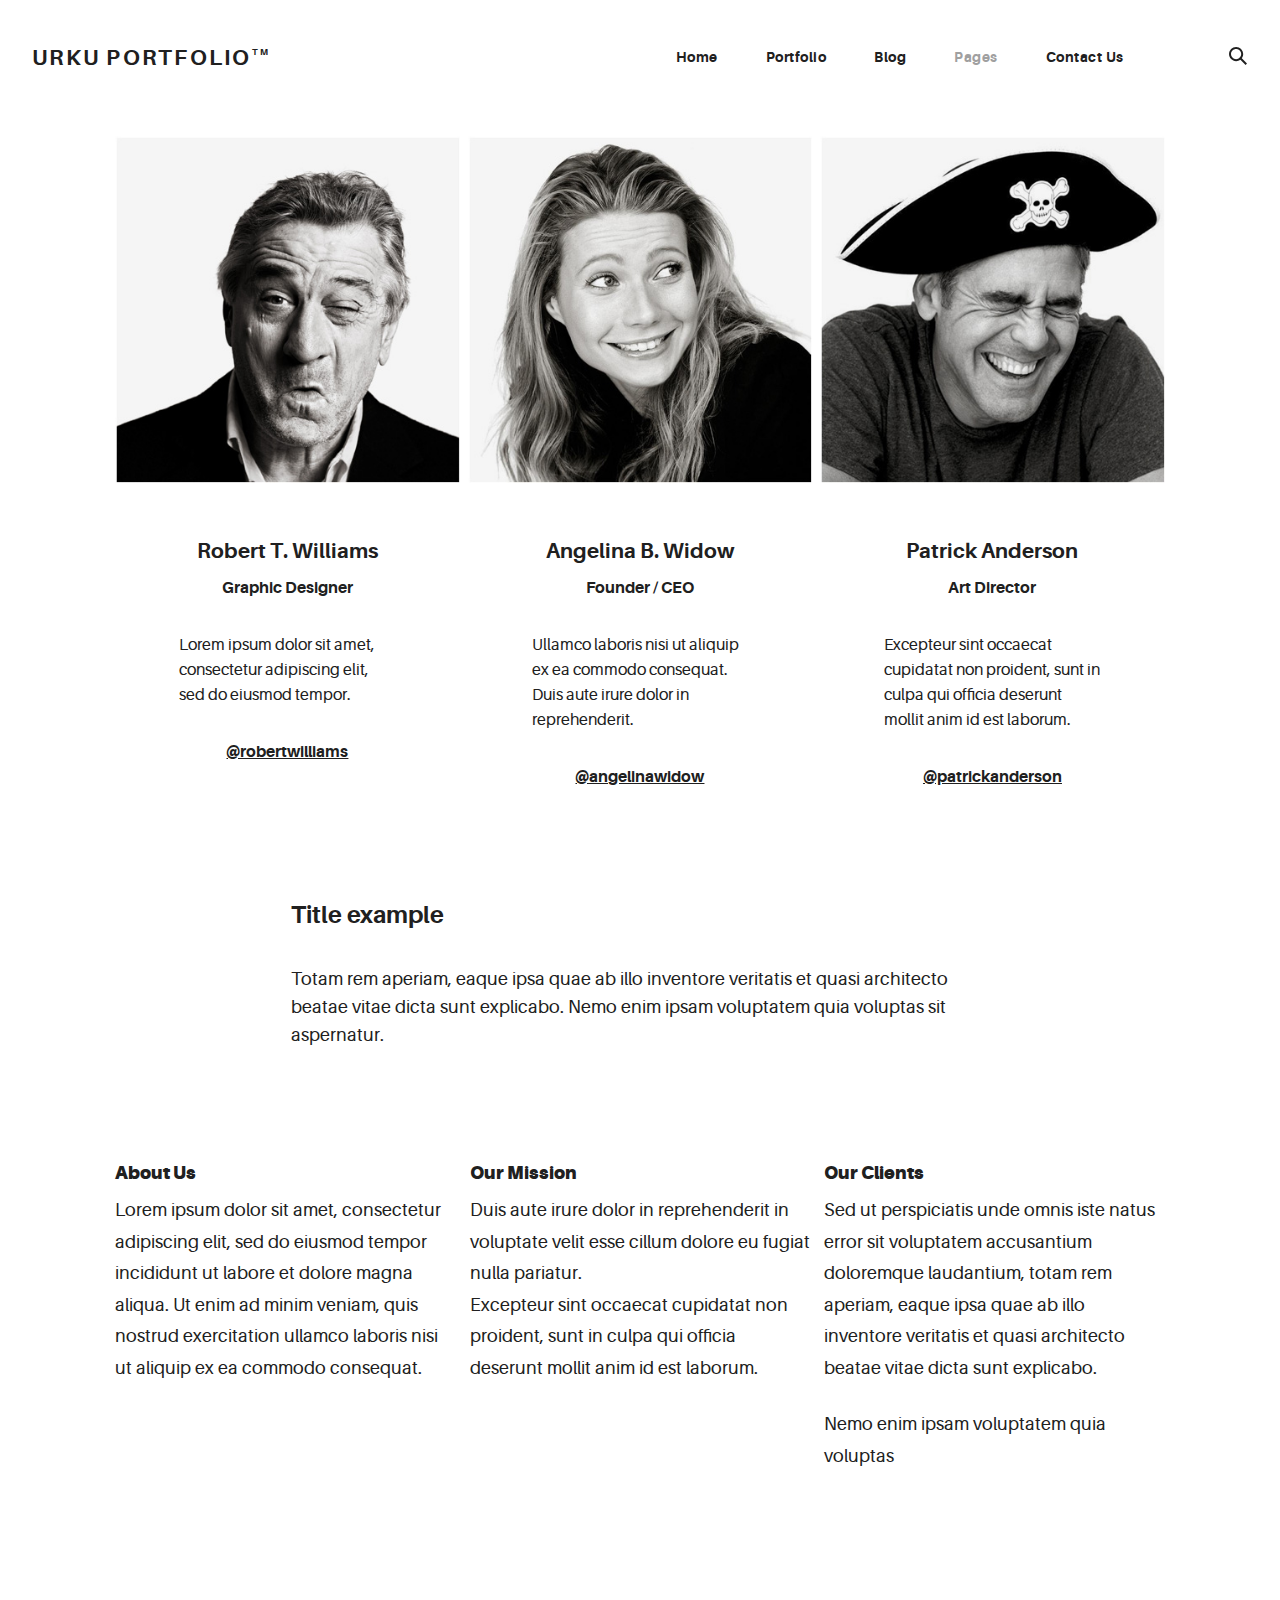
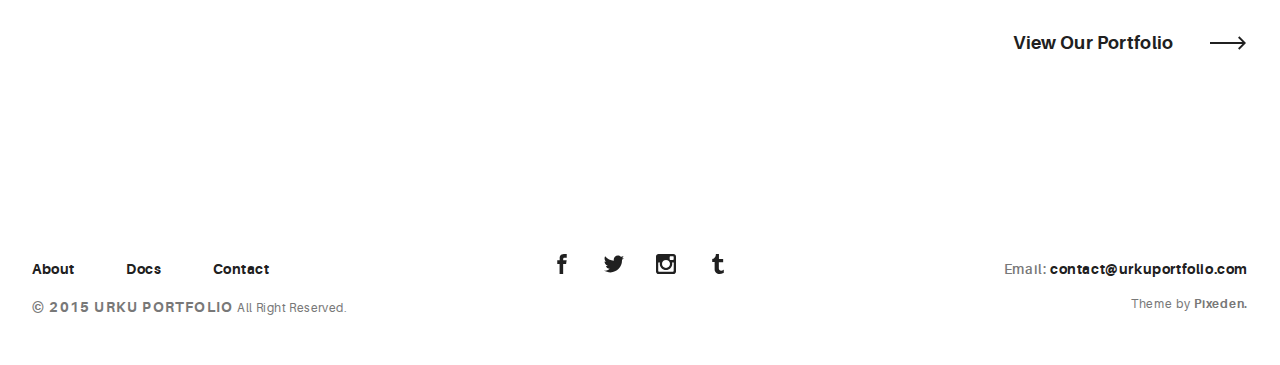
==== about.html @ 06030fd6 "Launch 1" ====
<!DOCTYPE html>
<html>
  <head>
    <meta name="viewport" content="width=device-width, initial-scale=1.0">
    <meta charset="UTF-8">
    <title>Urku Portfolio :: Pixeden</title>
    <link rel="icon" type="image/svg+xml" href="assets/img/urku-ico.svg">
    <link rel="stylesheet" href="assets/css/aurora-pack.min.css">
    <link rel="stylesheet" href="assets/css/aurora-theme-base.min.css">
    <link rel="stylesheet" href="assets/css/urku.css">
  </head>
  <body class="top-fixed">
    <header class="ae-container-fluid ae-container-fluid--full rk-header ">
      <input type="checkbox" id="mobile-menu" class="rk-mobile-menu">
      <label for="mobile-menu">
        <svg>
          <use xlink:href="assets/img/symbols.svg#bar"></use>
        </svg>
        <svg>
          <use xlink:href="assets/img/symbols.svg#bar"></use>
        </svg>
        <svg>
          <use xlink:href="assets/img/symbols.svg#bar"></use>
        </svg>
      </label>
      <div class="ae-container-fluid rk-topbar">
        <h1 class="rk-logo"><a href="index.html">urku portfolio<sup>tm</sup></a></h1>
        <nav class="rk-navigation">
          <ul class="rk-menu">
            <li class="rk-menu__item"><a href="index.html" class="rk-menu__link">Home</a>
            </li>
            <li class="rk-menu__item"><a href="portfolio.html" class="rk-menu__link">Portfolio</a>
              <nav class="rk-menu__sub">
                <ul class="rk-container">
                  <li class="rk-menu__item"><a href="portfolio.html" class="rk-menu__link">Flex</a></li>
                  <li class="rk-menu__item"><a href="portfolio-alt.html" class="rk-menu__link">Switch</a></li>
                  <li class="rk-menu__item"><a href="portfolio-raw.html" class="rk-menu__link">Static</a></li>
                  <li class="rk-menu__item"><a href="portfolio-masonry.html" class="rk-menu__link">Masonry</a></li>
                </ul>
              </nav>
            </li>
            <li class="rk-menu__item"><a href="blog.html" class="rk-menu__link">Blog</a>
            </li>
            <li class="active rk-menu__item"><a href="#0" class="rk-menu__link">Pages</a>
              <nav class="rk-menu__sub">
                <ul class="rk-container">
                  <li class="rk-menu__item"><a href="about.html" class="rk-menu__link">About</a></li>
                  <li class="rk-menu__item"><a href="documentation.html" class="rk-menu__link">Documentation</a></li>
                  <li class="rk-menu__item"><a href="design-styles.html" class="rk-menu__link">Design Styles</a></li>
                </ul>
              </nav>
            </li>
            <li class="rk-menu__item"><a href="contact.html" class="rk-menu__link">Contact Us</a>
            </li>
          </ul>
          <form class="rk-search">
            <input type="text" placeholder="Search" id="urku-search" class="rk-search-field">
            <label for="urku-search">
              <svg>
                <use xlink:href="assets/img/symbols.svg#icon-search"></use>
              </svg>
            </label>
          </form>
        </nav>
      </div>
    </header>
    <div class="ae-container-fluid ae-container-fluid--inner rk-main">
      <div class="ae-grid au-xs-ta-center au-mb-4">
        <div class="ae-grid__item item-lg-4 ae-kappa au-mb-3"><img src="assets/img/team-1.jpg" alt="" class="au-mb-3">
          <h5 class="ae-u-bolder au-mt-2">Robert T. Williams</h5>
          <p class="ae-u-bolder au-mb-3">Graphic Designer</p>
          <p class="au-lg-ta-left au-mb-3 au-pl-4 au-pr-4">Lorem ipsum dolor sit amet, consectetur adipiscing elit, sed do eiusmod tempor.</p><a href="#0" class="ae-u-bolder au-underline">@robertwilliams</a>
        </div>
        <div class="ae-grid__item item-lg-4 ae-kappa au-mb-3"><img src="assets/img/team-2.jpg" alt="" class="au-mb-3">
          <h5 class="ae-u-bolder au-mt-2">Angelina B. Widow</h5>
          <p class="ae-u-bolder au-mb-3">Founder / CEO</p>
          <p class="au-lg-ta-left au-mb-3 au-pl-4 au-pr-4">Ullamco laboris nisi ut aliquip ex ea commodo consequat. Duis aute irure dolor in reprehenderit.</p><a href="#0" class="ae-u-bolder au-underline">@angelinawidow</a>
        </div>
        <div class="ae-grid__item item-lg-4 ae-kappa au-mb-3"><img src="assets/img/team-3.jpg" alt="" class="au-mb-3">
          <h5 class="ae-u-bolder au-mt-2">Patrick Anderson</h5>
          <p class="ae-u-bolder au-mb-3">Art Director</p>
          <p class="au-lg-ta-left au-mb-3 au-pl-4 au-pr-4">Excepteur sint occaecat cupidatat non proident, sunt in culpa qui officia deserunt mollit anim id est laborum.</p><a href="#0" class="ae-u-bolder au-underline">@patrickanderson</a>
        </div>
      </div>
      <div class="ae-grid au-pt-2">
        <div class="ae-grid__item item-lg-8 item-lg--offset-2">
          <h4 class="ae-u-bolder">Title example</h4>
          <p>Totam rem aperiam, eaque ipsa quae ab illo inventore veritatis et quasi architecto beatae vitae dicta sunt explicabo. Nemo enim ipsam voluptatem quia voluptas sit aspernatur.</p>
        </div>
      </div>
      <div class="ae-grid ae-grid--alt au-xs-ptp-1">
        <div class="ae-grid__item--alt item-lg-4">
          <h6 class="ae-u-boldest">About Us</h6>
          <p class="au-lh-3">Lorem ipsum dolor sit amet, consectetur adipiscing elit, sed do eiusmod tempor incididunt ut labore et dolore magna aliqua. Ut enim ad minim veniam, quis nostrud exercitation ullamco laboris nisi ut aliquip ex ea commodo consequat. </p>
        </div>
        <div class="ae-grid__item--alt item-lg-4">
          <h6 class="ae-u-boldest">Our Mission</h6>
          <p class="au-lh-3">Duis aute irure dolor in reprehenderit in voluptate velit esse cillum dolore eu fugiat nulla pariatur. <br>Excepteur sint occaecat cupidatat non proident, sunt in culpa qui officia deserunt mollit anim id est laborum.</p>
        </div>
        <div class="ae-grid__item--alt item-lg-4">
          <h6 class="ae-u-boldest">Our Clients</h6>
          <p class="au-lh-3">Sed ut perspiciatis unde omnis iste natus error sit voluptatem accusantium doloremque laudantium, totam rem aperiam, eaque ipsa quae ab illo inventore veritatis et quasi architecto beatae vitae dicta sunt explicabo. </p>
          <p class="au-lh-3">Nemo enim ipsam voluptatem quia voluptas</p>
        </div>
      </div>
      <p class="au-flex au-pt-4 group-buttons"><a href="portfolio.html" class="au-mt-4 arrow-button arrow-button--right arrow-button--out">View Our Portfolio<span class="arrow-cont">
            <svg>
              <use xlink:href="assets/img/symbols.svg#arrow"></use>
            </svg></span></a></p>
    </div>
    <footer class="ae-container-fluid rk-footer ">
      <div class="ae-grid ae-grid--collapse">
        <div class="ae-grid__item item-lg-4 au-xs-ta-center au-lg-ta-left">
          <ul class="rk-menu rk-footer-menu">
            <li class="rk-menu__item"><a href="about.html" class="rk-menu__link">About</a>
            </li>
            <li class="rk-menu__item"><a href="documentation.html" class="rk-menu__link">Docs</a>
            </li>
            <li class="rk-menu__item"><a href="contact.html" class="rk-menu__link">Contact</a>
            </li>
          </ul>
          <p class="rk-footer__text rk-footer__copy "> <span class="ae-u-bold">© </span><span class="ae-u-bolder">2015 URKU PORTFOLIO </span>All Right Reserved.</p>
        </div>
        <div class="ae-grid__item item-lg-4 au-xs-ta-center"><a href="#0" class="rk-social-btn ">
            <svg>
              <use xlink:href="assets/img/symbols.svg#icon-facebook"></use>
            </svg></a><a href="#0" class="rk-social-btn ">
            <svg>
              <use xlink:href="assets/img/symbols.svg#icon-twitter"></use>
            </svg></a><a href="#0" class="rk-social-btn ">
            <svg>
              <use xlink:href="assets/img/symbols.svg#icon-pinterest"></use>
            </svg></a><a href="#0" class="rk-social-btn ">
            <svg>
              <use xlink:href="assets/img/symbols.svg#icon-tumblr"></use>
            </svg></a></div>
        <div class="ae-grid__item item-lg-4 au-xs-ta-center au-lg-ta-right">
          <p class="rk-footer__text rk-footer__contact "> <span class="ae-u-bold">Email: </span><span class="ae-u-bolder"> <a href="#0" class="rk-dark-color ">contact@urkuportfolio.com </a></span></p>
          <p class="rk-footer__text rk-footer__by">Theme by <a href="http://pixeden.com" class="ae-u-bolder">Pixeden.</a></p>
        </div>
      </div>
    </footer>
    <script src="assets/js/svg4everybody.min.js"></script>
    <script>svg4everybody();</script>
  </body>
</html>
---- assets/css/aurora-pack.min.css ----
.ae-container,.ae-container-fluid{margin-right:auto;margin-left:auto}hr,img{border:0}dfn,q,tfoot td{font-style:italic}pre,textarea{overflow:auto}td,textarea{vertical-align:top}.ae-container-fluid:after,.ae-container:after,.au-clearfix:after{clear:both}.au-xs-ta-left,caption,th{text-align:left}.ae-container-fluid:after,.ae-container-fluid:before,.ae-container:after,.ae-container:before{content:" ";display:table}html{box-sizing:border-box}*,:after,:before{box-sizing:inherit}.ae-container{padding-left:.25rem;padding-right:.25rem}@media (min-width:40em){.ae-container{max-width:40rem}}@media (min-width:52em){.ae-container{max-width:48.75rem}}@media (min-width:64em){.ae-container{max-width:62rem}}@media (min-width:75em){.ae-container{max-width:72.25rem}}@media (min-width:40em){.ae-container-fluid{max-width:88.88889em;width:95vw}.ae-container-fluid--inner{max-width:68.88889em;width:82vw}}.ae-container-fluid--full{max-width:100%;padding-left:0;padding-right:0;width:100%}@media (max-width:63.99em){.ae-container-fluid{padding-left:.25rem;padding-right:.25rem}}.ae-grid{display:-webkit-box;display:-webkit-flex;display:-ms-flexbox;display:flex;-webkit-flex-wrap:wrap;-ms-flex-wrap:wrap;flex-wrap:wrap;margin-left:-.25rem;margin-right:-.25rem}.ae-grid--alt{display:-webkit-box;display:-webkit-flex;display:-ms-flexbox;display:flex;-webkit-flex-wrap:wrap;-ms-flex-wrap:wrap;flex-wrap:wrap;margin-left:-.63832%;margin-right:-.63832%}@media (min-width:40em){.ae-grid--alt1{display:-webkit-box;display:-webkit-flex;display:-ms-flexbox;display:flex;-webkit-flex-wrap:wrap;-ms-flex-wrap:wrap;flex-wrap:wrap;margin-left:-7.65989%;margin-right:-7.65989%}.ae-grid--alt2,.ae-grid--alt3{display:-webkit-box;display:-webkit-flex;display:-ms-flexbox;-webkit-flex-wrap:wrap}.ae-grid--alt2{display:flex;-ms-flex-wrap:wrap;flex-wrap:wrap;margin-left:-3.82995%;margin-right:-3.82995%}.ae-grid--alt3{display:flex;-ms-flex-wrap:wrap;flex-wrap:wrap;margin-left:-2.5533%;margin-right:-2.5533%}.ae-grid--alt4,.ae-grid--alt5{display:-webkit-box;display:-webkit-flex;display:-ms-flexbox;-webkit-flex-wrap:wrap}.ae-grid--alt4{display:flex;-ms-flex-wrap:wrap;flex-wrap:wrap;margin-left:-1.91497%;margin-right:-1.91497%}.ae-grid--alt5{display:flex;-ms-flex-wrap:wrap;flex-wrap:wrap;margin-left:-1.53198%;margin-right:-1.53198%}.ae-grid--alt6,.ae-grid--alt7{display:-webkit-box;display:-webkit-flex;display:-ms-flexbox;-webkit-flex-wrap:wrap}.ae-grid--alt6{display:flex;-ms-flex-wrap:wrap;flex-wrap:wrap;margin-left:-1.27665%;margin-right:-1.27665%}.ae-grid--alt7{display:flex;-ms-flex-wrap:wrap;flex-wrap:wrap;margin-left:-1.09427%;margin-right:-1.09427%}.ae-grid--alt8,.ae-grid--alt9{display:-webkit-box;display:-webkit-flex;display:-ms-flexbox;-webkit-flex-wrap:wrap}.ae-grid--alt8{display:flex;-ms-flex-wrap:wrap;flex-wrap:wrap;margin-left:-.95749%;margin-right:-.95749%}.ae-grid--alt9{display:flex;-ms-flex-wrap:wrap;flex-wrap:wrap;margin-left:-.8511%;margin-right:-.8511%}.ae-grid--alt10{display:-webkit-box;display:-webkit-flex;display:-ms-flexbox;display:flex;-webkit-flex-wrap:wrap;-ms-flex-wrap:wrap;flex-wrap:wrap;margin-left:-.76599%;margin-right:-.76599%}}.ae-grid__item--alt{-webkit-box-flex:0;-webkit-flex:0 0 100%;-ms-flex:0 0 100%;flex:0 0 100%;min-height:1px;padding-left:.63832%;padding-right:.63832%;position:relative}@media (min-width:40em){.ae-grid__item--alt1{-webkit-box-flex:0;-webkit-flex:0 0 100%;-ms-flex:0 0 100%;flex:0 0 100%;min-height:1px;padding-left:7.65989%;padding-right:7.65989%;position:relative}.ae-grid__item--alt2{-webkit-box-flex:0;-webkit-flex:0 0 100%;-ms-flex:0 0 100%;flex:0 0 100%;min-height:1px;padding-left:3.82995%;padding-right:3.82995%;position:relative}.ae-grid__item--alt3{-webkit-box-flex:0;-webkit-flex:0 0 100%;-ms-flex:0 0 100%;flex:0 0 100%;min-height:1px;padding-left:2.5533%;padding-right:2.5533%;position:relative}.ae-grid__item--alt4,.ae-grid__item--alt5{-webkit-box-flex:0;min-height:1px;position:relative}.ae-grid__item--alt4{-webkit-flex:0 0 100%;-ms-flex:0 0 100%;flex:0 0 100%;padding-left:1.91497%;padding-right:1.91497%}.ae-grid__item--alt5{-webkit-flex:0 0 100%;-ms-flex:0 0 100%;flex:0 0 100%;padding-left:1.53198%;padding-right:1.53198%}.ae-grid__item--alt6{-webkit-box-flex:0;-webkit-flex:0 0 100%;-ms-flex:0 0 100%;flex:0 0 100%;min-height:1px;padding-left:1.27665%;padding-right:1.27665%;position:relative}.ae-grid__item--alt7{-webkit-box-flex:0;-webkit-flex:0 0 100%;-ms-flex:0 0 100%;flex:0 0 100%;min-height:1px;padding-left:1.09427%;padding-right:1.09427%;position:relative}.ae-grid__item--alt8,.ae-grid__item--alt9{-webkit-box-flex:0;min-height:1px;position:relative}.ae-grid__item--alt8{-webkit-flex:0 0 100%;-ms-flex:0 0 100%;flex:0 0 100%;padding-left:.95749%;padding-right:.95749%}.ae-grid__item--alt9{-webkit-flex:0 0 100%;-ms-flex:0 0 100%;flex:0 0 100%;padding-left:.8511%;padding-right:.8511%}.ae-grid__item--alt10{-webkit-box-flex:0;-webkit-flex:0 0 100%;-ms-flex:0 0 100%;flex:0 0 100%;min-height:1px;padding-left:.76599%;padding-right:.76599%;position:relative}}.ae-grid__item{-webkit-box-flex:0;-webkit-flex:0 0 100%;-ms-flex:0 0 100%;flex:0 0 100%;min-height:1px;padding-left:.25rem;padding-right:.25rem;position:relative;max-width:100%}.ae-grid--collapse>.ae-grid__item,.ae-grid--deepcollapse .ae-grid__item,.ae-grid__item--collapse{padding-left:0;padding-right:0}.item-xs--auto{-webkit-box-flex:1;-webkit-flex:1;-ms-flex:1;flex:1}.item-xs-1{-webkit-box-flex:0;-webkit-flex:0 0 8.33333%;-ms-flex:0 0 8.33333%;flex:0 0 8.33333%;max-width:8.33333%}.item-xs-2{-webkit-box-flex:0;-webkit-flex:0 0 16.66667%;-ms-flex:0 0 16.66667%;flex:0 0 16.66667%;max-width:16.66667%}.item-xs-3{-webkit-box-flex:0;-webkit-flex:0 0 25%;-ms-flex:0 0 25%;flex:0 0 25%;max-width:25%}.item-xs-4{-webkit-box-flex:0;-webkit-flex:0 0 33.33333%;-ms-flex:0 0 33.33333%;flex:0 0 33.33333%;max-width:33.33333%}.item-xs-5{-webkit-box-flex:0;-webkit-flex:0 0 41.66667%;-ms-flex:0 0 41.66667%;flex:0 0 41.66667%;max-width:41.66667%}.item-xs-6{-webkit-box-flex:0;-webkit-flex:0 0 50%;-ms-flex:0 0 50%;flex:0 0 50%;max-width:50%}.item-xs-7{-webkit-box-flex:0;-webkit-flex:0 0 58.33333%;-ms-flex:0 0 58.33333%;flex:0 0 58.33333%;max-width:58.33333%}.item-xs-8{-webkit-box-flex:0;-webkit-flex:0 0 66.66667%;-ms-flex:0 0 66.66667%;flex:0 0 66.66667%;max-width:66.66667%}.item-xs-9{-webkit-box-flex:0;-webkit-flex:0 0 75%;-ms-flex:0 0 75%;flex:0 0 75%;max-width:75%}.item-xs-10{-webkit-box-flex:0;-webkit-flex:0 0 83.33333%;-ms-flex:0 0 83.33333%;flex:0 0 83.33333%;max-width:83.33333%}.item-xs-11{-webkit-box-flex:0;-webkit-flex:0 0 91.66667%;-ms-flex:0 0 91.66667%;flex:0 0 91.66667%;max-width:91.66667%}.item-xs-12{-webkit-box-flex:0;-webkit-flex:0 0 100%;-ms-flex:0 0 100%;flex:0 0 100%;max-width:100%}.item-xs--pull-0{left:auto;right:auto}.item-xs--pull-1{left:auto;right:8.33333%}.item-xs--pull-2{left:auto;right:16.66667%}.item-xs--pull-3{left:auto;right:25%}.item-xs--pull-4{left:auto;right:33.33333%}.item-xs--pull-5{left:auto;right:41.66667%}.item-xs--pull-6{left:auto;right:50%}.item-xs--pull-7{left:auto;right:58.33333%}.item-xs--pull-8{left:auto;right:66.66667%}.item-xs--pull-9{left:auto;right:75%}.item-xs--pull-10{left:auto;right:83.33333%}.item-xs--pull-11{left:auto;right:91.66667%}.item-xs--pull-12{left:auto;right:100%}.item-xs--push-0{left:auto;right:auto}.item-xs--push-1{left:8.33333%;right:auto}.item-xs--push-2{left:16.66667%;right:auto}.item-xs--push-3{left:25%;right:auto}.item-xs--push-4{left:33.33333%;right:auto}.item-xs--push-5{left:41.66667%;right:auto}.item-xs--push-6{left:50%;right:auto}.item-xs--push-7{left:58.33333%;right:auto}.item-xs--push-8{left:66.66667%;right:auto}.item-xs--push-9{left:75%;right:auto}.item-xs--push-10{left:83.33333%;right:auto}.item-xs--push-11{left:91.66667%;right:auto}.item-xs--push-12{left:100%;right:auto}.item-xs--offset-0{margin-left:0}.item-xs--offset-1{margin-left:8.33333%}.item-xs--offset-2{margin-left:16.66667%}.item-xs--offset-3{margin-left:25%}.item-xs--offset-4{margin-left:33.33333%}.item-xs--offset-5{margin-left:41.66667%}.item-xs--offset-6{margin-left:50%}.item-xs--offset-7{margin-left:58.33333%}.item-xs--offset-8{margin-left:66.66667%}.item-xs--offset-9{margin-left:75%}.item-xs--offset-10{margin-left:83.33333%}.item-xs--offset-11{margin-left:91.66667%}.item-xs--offset-12{margin-left:100%}.item-xs--top{-webkit-align-self:flex-start;-ms-flex-item-align:start;align-self:flex-start}.item-xs--center{-webkit-align-self:center;-ms-flex-item-align:center;align-self:center}.item-xs--bottom{-webkit-align-self:flex-end;-ms-flex-item-align:end;align-self:flex-end}.items-xs--top{-webkit-box-align:start;-webkit-align-items:flex-start;-ms-flex-align:start;align-items:flex-start}.items-xs--center{-webkit-box-align:center;-webkit-align-items:center;-ms-flex-align:center;align-items:center}.items-xs--bottom{-webkit-box-align:end;-webkit-align-items:flex-end;-ms-flex-align:end;align-items:flex-end}.item-xs--start{-webkit-box-ordinal-group:0;-webkit-order:-1;-ms-flex-order:-1;order:-1}.item-xs--end{-webkit-box-ordinal-group:14;-webkit-order:13;-ms-flex-order:13;order:13}.item-xs--order-1{-webkit-box-ordinal-group:2;-webkit-order:1;-ms-flex-order:1;order:1}.item-xs--order-2{-webkit-box-ordinal-group:3;-webkit-order:2;-ms-flex-order:2;order:2}.item-xs--order-3{-webkit-box-ordinal-group:4;-webkit-order:3;-ms-flex-order:3;order:3}.item-xs--order-4{-webkit-box-ordinal-group:5;-webkit-order:4;-ms-flex-order:4;order:4}.item-xs--order-5{-webkit-box-ordinal-group:6;-webkit-order:5;-ms-flex-order:5;order:5}.item-xs--order-6{-webkit-box-ordinal-group:7;-webkit-order:6;-ms-flex-order:6;order:6}.item-xs--order-7{-webkit-box-ordinal-group:8;-webkit-order:7;-ms-flex-order:7;order:7}.item-xs--order-8{-webkit-box-ordinal-group:9;-webkit-order:8;-ms-flex-order:8;order:8}.item-xs--order-9{-webkit-box-ordinal-group:10;-webkit-order:9;-ms-flex-order:9;order:9}.item-xs--order-10{-webkit-box-ordinal-group:11;-webkit-order:10;-ms-flex-order:10;order:10}.item-xs--order-11{-webkit-box-ordinal-group:12;-webkit-order:11;-ms-flex-order:11;order:11}.item-xs--order-12{-webkit-box-ordinal-group:13;-webkit-order:12;-ms-flex-order:12;order:12}@media (min-width:40em){.item-sm--auto{-webkit-box-flex:1;-webkit-flex:1;-ms-flex:1;flex:1}.item-sm-1{-webkit-box-flex:0;-webkit-flex:0 0 8.33333%;-ms-flex:0 0 8.33333%;flex:0 0 8.33333%;max-width:8.33333%}.item-sm-2{-webkit-box-flex:0;-webkit-flex:0 0 16.66667%;-ms-flex:0 0 16.66667%;flex:0 0 16.66667%;max-width:16.66667%}.item-sm-3{-webkit-box-flex:0;-webkit-flex:0 0 25%;-ms-flex:0 0 25%;flex:0 0 25%;max-width:25%}.item-sm-4{-webkit-box-flex:0;-webkit-flex:0 0 33.33333%;-ms-flex:0 0 33.33333%;flex:0 0 33.33333%;max-width:33.33333%}.item-sm-5{-webkit-box-flex:0;-webkit-flex:0 0 41.66667%;-ms-flex:0 0 41.66667%;flex:0 0 41.66667%;max-width:41.66667%}.item-sm-6{-webkit-box-flex:0;-webkit-flex:0 0 50%;-ms-flex:0 0 50%;flex:0 0 50%;max-width:50%}.item-sm-7{-webkit-box-flex:0;-webkit-flex:0 0 58.33333%;-ms-flex:0 0 58.33333%;flex:0 0 58.33333%;max-width:58.33333%}.item-sm-8{-webkit-box-flex:0;-webkit-flex:0 0 66.66667%;-ms-flex:0 0 66.66667%;flex:0 0 66.66667%;max-width:66.66667%}.item-sm-9{-webkit-box-flex:0;-webkit-flex:0 0 75%;-ms-flex:0 0 75%;flex:0 0 75%;max-width:75%}.item-sm-10{-webkit-box-flex:0;-webkit-flex:0 0 83.33333%;-ms-flex:0 0 83.33333%;flex:0 0 83.33333%;max-width:83.33333%}.item-sm-11{-webkit-box-flex:0;-webkit-flex:0 0 91.66667%;-ms-flex:0 0 91.66667%;flex:0 0 91.66667%;max-width:91.66667%}.item-sm-12{-webkit-box-flex:0;-webkit-flex:0 0 100%;-ms-flex:0 0 100%;flex:0 0 100%;max-width:100%}.item-sm--pull-0{left:auto;right:auto}.item-sm--pull-1{left:auto;right:8.33333%}.item-sm--pull-2{left:auto;right:16.66667%}.item-sm--pull-3{left:auto;right:25%}.item-sm--pull-4{left:auto;right:33.33333%}.item-sm--pull-5{left:auto;right:41.66667%}.item-sm--pull-6{left:auto;right:50%}.item-sm--pull-7{left:auto;right:58.33333%}.item-sm--pull-8{left:auto;right:66.66667%}.item-sm--pull-9{left:auto;right:75%}.item-sm--pull-10{left:auto;right:83.33333%}.item-sm--pull-11{left:auto;right:91.66667%}.item-sm--pull-12{left:auto;right:100%}.item-sm--push-0{left:auto;right:auto}.item-sm--push-1{left:8.33333%;right:auto}.item-sm--push-2{left:16.66667%;right:auto}.item-sm--push-3{left:25%;right:auto}.item-sm--push-4{left:33.33333%;right:auto}.item-sm--push-5{left:41.66667%;right:auto}.item-sm--push-6{left:50%;right:auto}.item-sm--push-7{left:58.33333%;right:auto}.item-sm--push-8{left:66.66667%;right:auto}.item-sm--push-9{left:75%;right:auto}.item-sm--push-10{left:83.33333%;right:auto}.item-sm--push-11{left:91.66667%;right:auto}.item-sm--push-12{left:100%;right:auto}.item-sm--offset-0{margin-left:0}.item-sm--offset-1{margin-left:8.33333%}.item-sm--offset-2{margin-left:16.66667%}.item-sm--offset-3{margin-left:25%}.item-sm--offset-4{margin-left:33.33333%}.item-sm--offset-5{margin-left:41.66667%}.item-sm--offset-6{margin-left:50%}.item-sm--offset-7{margin-left:58.33333%}.item-sm--offset-8{margin-left:66.66667%}.item-sm--offset-9{margin-left:75%}.item-sm--offset-10{margin-left:83.33333%}.item-sm--offset-11{margin-left:91.66667%}.item-sm--offset-12{margin-left:100%}.item-sm--top{-webkit-align-self:flex-start;-ms-flex-item-align:start;align-self:flex-start}.item-sm--center{-webkit-align-self:center;-ms-flex-item-align:center;align-self:center}.item-sm--bottom{-webkit-align-self:flex-end;-ms-flex-item-align:end;align-self:flex-end}.items-sm--top{-webkit-box-align:start;-webkit-align-items:flex-start;-ms-flex-align:start;align-items:flex-start}.items-sm--center{-webkit-box-align:center;-webkit-align-items:center;-ms-flex-align:center;align-items:center}.items-sm--bottom{-webkit-box-align:end;-webkit-align-items:flex-end;-ms-flex-align:end;align-items:flex-end}.item-sm--start{-webkit-box-ordinal-group:0;-webkit-order:-1;-ms-flex-order:-1;order:-1}.item-sm--end{-webkit-box-ordinal-group:14;-webkit-order:13;-ms-flex-order:13;order:13}.item-sm--order-1{-webkit-box-ordinal-group:2;-webkit-order:1;-ms-flex-order:1;order:1}.item-sm--order-2{-webkit-box-ordinal-group:3;-webkit-order:2;-ms-flex-order:2;order:2}.item-sm--order-3{-webkit-box-ordinal-group:4;-webkit-order:3;-ms-flex-order:3;order:3}.item-sm--order-4{-webkit-box-ordinal-group:5;-webkit-order:4;-ms-flex-order:4;order:4}.item-sm--order-5{-webkit-box-ordinal-group:6;-webkit-order:5;-ms-flex-order:5;order:5}.item-sm--order-6{-webkit-box-ordinal-group:7;-webkit-order:6;-ms-flex-order:6;order:6}.item-sm--order-7{-webkit-box-ordinal-group:8;-webkit-order:7;-ms-flex-order:7;order:7}.item-sm--order-8{-webkit-box-ordinal-group:9;-webkit-order:8;-ms-flex-order:8;order:8}.item-sm--order-9{-webkit-box-ordinal-group:10;-webkit-order:9;-ms-flex-order:9;order:9}.item-sm--order-10{-webkit-box-ordinal-group:11;-webkit-order:10;-ms-flex-order:10;order:10}.item-sm--order-11{-webkit-box-ordinal-group:12;-webkit-order:11;-ms-flex-order:11;order:11}.item-sm--order-12{-webkit-box-ordinal-group:13;-webkit-order:12;-ms-flex-order:12;order:12}}@media (min-width:52em){.item-md--auto{-webkit-box-flex:1;-webkit-flex:1;-ms-flex:1;flex:1}.item-md-1{-webkit-box-flex:0;-webkit-flex:0 0 8.33333%;-ms-flex:0 0 8.33333%;flex:0 0 8.33333%;max-width:8.33333%}.item-md-2{-webkit-box-flex:0;-webkit-flex:0 0 16.66667%;-ms-flex:0 0 16.66667%;flex:0 0 16.66667%;max-width:16.66667%}.item-md-3{-webkit-box-flex:0;-webkit-flex:0 0 25%;-ms-flex:0 0 25%;flex:0 0 25%;max-width:25%}.item-md-4{-webkit-box-flex:0;-webkit-flex:0 0 33.33333%;-ms-flex:0 0 33.33333%;flex:0 0 33.33333%;max-width:33.33333%}.item-md-5{-webkit-box-flex:0;-webkit-flex:0 0 41.66667%;-ms-flex:0 0 41.66667%;flex:0 0 41.66667%;max-width:41.66667%}.item-md-6{-webkit-box-flex:0;-webkit-flex:0 0 50%;-ms-flex:0 0 50%;flex:0 0 50%;max-width:50%}.item-md-7{-webkit-box-flex:0;-webkit-flex:0 0 58.33333%;-ms-flex:0 0 58.33333%;flex:0 0 58.33333%;max-width:58.33333%}.item-md-8{-webkit-box-flex:0;-webkit-flex:0 0 66.66667%;-ms-flex:0 0 66.66667%;flex:0 0 66.66667%;max-width:66.66667%}.item-md-9{-webkit-box-flex:0;-webkit-flex:0 0 75%;-ms-flex:0 0 75%;flex:0 0 75%;max-width:75%}.item-md-10{-webkit-box-flex:0;-webkit-flex:0 0 83.33333%;-ms-flex:0 0 83.33333%;flex:0 0 83.33333%;max-width:83.33333%}.item-md-11{-webkit-box-flex:0;-webkit-flex:0 0 91.66667%;-ms-flex:0 0 91.66667%;flex:0 0 91.66667%;max-width:91.66667%}.item-md-12{-webkit-box-flex:0;-webkit-flex:0 0 100%;-ms-flex:0 0 100%;flex:0 0 100%;max-width:100%}.item-md--pull-0{left:auto;right:auto}.item-md--pull-1{left:auto;right:8.33333%}.item-md--pull-2{left:auto;right:16.66667%}.item-md--pull-3{left:auto;right:25%}.item-md--pull-4{left:auto;right:33.33333%}.item-md--pull-5{left:auto;right:41.66667%}.item-md--pull-6{left:auto;right:50%}.item-md--pull-7{left:auto;right:58.33333%}.item-md--pull-8{left:auto;right:66.66667%}.item-md--pull-9{left:auto;right:75%}.item-md--pull-10{left:auto;right:83.33333%}.item-md--pull-11{left:auto;right:91.66667%}.item-md--pull-12{left:auto;right:100%}.item-md--push-0{left:auto;right:auto}.item-md--push-1{left:8.33333%;right:auto}.item-md--push-2{left:16.66667%;right:auto}.item-md--push-3{left:25%;right:auto}.item-md--push-4{left:33.33333%;right:auto}.item-md--push-5{left:41.66667%;right:auto}.item-md--push-6{left:50%;right:auto}.item-md--push-7{left:58.33333%;right:auto}.item-md--push-8{left:66.66667%;right:auto}.item-md--push-9{left:75%;right:auto}.item-md--push-10{left:83.33333%;right:auto}.item-md--push-11{left:91.66667%;right:auto}.item-md--push-12{left:100%;right:auto}.item-md--offset-0{margin-left:0}.item-md--offset-1{margin-left:8.33333%}.item-md--offset-2{margin-left:16.66667%}.item-md--offset-3{margin-left:25%}.item-md--offset-4{margin-left:33.33333%}.item-md--offset-5{margin-left:41.66667%}.item-md--offset-6{margin-left:50%}.item-md--offset-7{margin-left:58.33333%}.item-md--offset-8{margin-left:66.66667%}.item-md--offset-9{margin-left:75%}.item-md--offset-10{margin-left:83.33333%}.item-md--offset-11{margin-left:91.66667%}.item-md--offset-12{margin-left:100%}.item-md--top{-webkit-align-self:flex-start;-ms-flex-item-align:start;align-self:flex-start}.item-md--center{-webkit-align-self:center;-ms-flex-item-align:center;align-self:center}.item-md--bottom{-webkit-align-self:flex-end;-ms-flex-item-align:end;align-self:flex-end}.items-md--top{-webkit-box-align:start;-webkit-align-items:flex-start;-ms-flex-align:start;align-items:flex-start}.items-md--center{-webkit-box-align:center;-webkit-align-items:center;-ms-flex-align:center;align-items:center}.items-md--bottom{-webkit-box-align:end;-webkit-align-items:flex-end;-ms-flex-align:end;align-items:flex-end}.item-md--start{-webkit-box-ordinal-group:0;-webkit-order:-1;-ms-flex-order:-1;order:-1}.item-md--end{-webkit-box-ordinal-group:14;-webkit-order:13;-ms-flex-order:13;order:13}.item-md--order-1{-webkit-box-ordinal-group:2;-webkit-order:1;-ms-flex-order:1;order:1}.item-md--order-2{-webkit-box-ordinal-group:3;-webkit-order:2;-ms-flex-order:2;order:2}.item-md--order-3{-webkit-box-ordinal-group:4;-webkit-order:3;-ms-flex-order:3;order:3}.item-md--order-4{-webkit-box-ordinal-group:5;-webkit-order:4;-ms-flex-order:4;order:4}.item-md--order-5{-webkit-box-ordinal-group:6;-webkit-order:5;-ms-flex-order:5;order:5}.item-md--order-6{-webkit-box-ordinal-group:7;-webkit-order:6;-ms-flex-order:6;order:6}.item-md--order-7{-webkit-box-ordinal-group:8;-webkit-order:7;-ms-flex-order:7;order:7}.item-md--order-8{-webkit-box-ordinal-group:9;-webkit-order:8;-ms-flex-order:8;order:8}.item-md--order-9{-webkit-box-ordinal-group:10;-webkit-order:9;-ms-flex-order:9;order:9}.item-md--order-10{-webkit-box-ordinal-group:11;-webkit-order:10;-ms-flex-order:10;order:10}.item-md--order-11{-webkit-box-ordinal-group:12;-webkit-order:11;-ms-flex-order:11;order:11}.item-md--order-12{-webkit-box-ordinal-group:13;-webkit-order:12;-ms-flex-order:12;order:12}}@media (min-width:64em){.item-lg--auto{-webkit-box-flex:1;-webkit-flex:1;-ms-flex:1;flex:1}.item-lg-1{-webkit-box-flex:0;-webkit-flex:0 0 8.33333%;-ms-flex:0 0 8.33333%;flex:0 0 8.33333%;max-width:8.33333%}.item-lg-2{-webkit-box-flex:0;-webkit-flex:0 0 16.66667%;-ms-flex:0 0 16.66667%;flex:0 0 16.66667%;max-width:16.66667%}.item-lg-3{-webkit-box-flex:0;-webkit-flex:0 0 25%;-ms-flex:0 0 25%;flex:0 0 25%;max-width:25%}.item-lg-4{-webkit-box-flex:0;-webkit-flex:0 0 33.33333%;-ms-flex:0 0 33.33333%;flex:0 0 33.33333%;max-width:33.33333%}.item-lg-5{-webkit-box-flex:0;-webkit-flex:0 0 41.66667%;-ms-flex:0 0 41.66667%;flex:0 0 41.66667%;max-width:41.66667%}.item-lg-6{-webkit-box-flex:0;-webkit-flex:0 0 50%;-ms-flex:0 0 50%;flex:0 0 50%;max-width:50%}.item-lg-7{-webkit-box-flex:0;-webkit-flex:0 0 58.33333%;-ms-flex:0 0 58.33333%;flex:0 0 58.33333%;max-width:58.33333%}.item-lg-8{-webkit-box-flex:0;-webkit-flex:0 0 66.66667%;-ms-flex:0 0 66.66667%;flex:0 0 66.66667%;max-width:66.66667%}.item-lg-9{-webkit-box-flex:0;-webkit-flex:0 0 75%;-ms-flex:0 0 75%;flex:0 0 75%;max-width:75%}.item-lg-10{-webkit-box-flex:0;-webkit-flex:0 0 83.33333%;-ms-flex:0 0 83.33333%;flex:0 0 83.33333%;max-width:83.33333%}.item-lg-11{-webkit-box-flex:0;-webkit-flex:0 0 91.66667%;-ms-flex:0 0 91.66667%;flex:0 0 91.66667%;max-width:91.66667%}.item-lg-12{-webkit-box-flex:0;-webkit-flex:0 0 100%;-ms-flex:0 0 100%;flex:0 0 100%;max-width:100%}.item-lg--pull-0{left:auto;right:auto}.item-lg--pull-1{left:auto;right:8.33333%}.item-lg--pull-2{left:auto;right:16.66667%}.item-lg--pull-3{left:auto;right:25%}.item-lg--pull-4{left:auto;right:33.33333%}.item-lg--pull-5{left:auto;right:41.66667%}.item-lg--pull-6{left:auto;right:50%}.item-lg--pull-7{left:auto;right:58.33333%}.item-lg--pull-8{left:auto;right:66.66667%}.item-lg--pull-9{left:auto;right:75%}.item-lg--pull-10{left:auto;right:83.33333%}.item-lg--pull-11{left:auto;right:91.66667%}.item-lg--pull-12{left:auto;right:100%}.item-lg--push-0{left:auto;right:auto}.item-lg--push-1{left:8.33333%;right:auto}.item-lg--push-2{left:16.66667%;right:auto}.item-lg--push-3{left:25%;right:auto}.item-lg--push-4{left:33.33333%;right:auto}.item-lg--push-5{left:41.66667%;right:auto}.item-lg--push-6{left:50%;right:auto}.item-lg--push-7{left:58.33333%;right:auto}.item-lg--push-8{left:66.66667%;right:auto}.item-lg--push-9{left:75%;right:auto}.item-lg--push-10{left:83.33333%;right:auto}.item-lg--push-11{left:91.66667%;right:auto}.item-lg--push-12{left:100%;right:auto}.item-lg--offset-0{margin-left:0}.item-lg--offset-1{margin-left:8.33333%}.item-lg--offset-2{margin-left:16.66667%}.item-lg--offset-3{margin-left:25%}.item-lg--offset-4{margin-left:33.33333%}.item-lg--offset-5{margin-left:41.66667%}.item-lg--offset-6{margin-left:50%}.item-lg--offset-7{margin-left:58.33333%}.item-lg--offset-8{margin-left:66.66667%}.item-lg--offset-9{margin-left:75%}.item-lg--offset-10{margin-left:83.33333%}.item-lg--offset-11{margin-left:91.66667%}.item-lg--offset-12{margin-left:100%}.item-lg--top{-webkit-align-self:flex-start;-ms-flex-item-align:start;align-self:flex-start}.item-lg--center{-webkit-align-self:center;-ms-flex-item-align:center;align-self:center}.item-lg--bottom{-webkit-align-self:flex-end;-ms-flex-item-align:end;align-self:flex-end}.items-lg--top{-webkit-box-align:start;-webkit-align-items:flex-start;-ms-flex-align:start;align-items:flex-start}.items-lg--center{-webkit-box-align:center;-webkit-align-items:center;-ms-flex-align:center;align-items:center}.items-lg--bottom{-webkit-box-align:end;-webkit-align-items:flex-end;-ms-flex-align:end;align-items:flex-end}.item-lg--start{-webkit-box-ordinal-group:0;-webkit-order:-1;-ms-flex-order:-1;order:-1}.item-lg--end{-webkit-box-ordinal-group:14;-webkit-order:13;-ms-flex-order:13;order:13}.item-lg--order-1{-webkit-box-ordinal-group:2;-webkit-order:1;-ms-flex-order:1;order:1}.item-lg--order-2{-webkit-box-ordinal-group:3;-webkit-order:2;-ms-flex-order:2;order:2}.item-lg--order-3{-webkit-box-ordinal-group:4;-webkit-order:3;-ms-flex-order:3;order:3}.item-lg--order-4{-webkit-box-ordinal-group:5;-webkit-order:4;-ms-flex-order:4;order:4}.item-lg--order-5{-webkit-box-ordinal-group:6;-webkit-order:5;-ms-flex-order:5;order:5}.item-lg--order-6{-webkit-box-ordinal-group:7;-webkit-order:6;-ms-flex-order:6;order:6}.item-lg--order-7{-webkit-box-ordinal-group:8;-webkit-order:7;-ms-flex-order:7;order:7}.item-lg--order-8{-webkit-box-ordinal-group:9;-webkit-order:8;-ms-flex-order:8;order:8}.item-lg--order-9{-webkit-box-ordinal-group:10;-webkit-order:9;-ms-flex-order:9;order:9}.item-lg--order-10{-webkit-box-ordinal-group:11;-webkit-order:10;-ms-flex-order:10;order:10}.item-lg--order-11{-webkit-box-ordinal-group:12;-webkit-order:11;-ms-flex-order:11;order:11}.item-lg--order-12{-webkit-box-ordinal-group:13;-webkit-order:12;-ms-flex-order:12;order:12}}@media (min-width:75em){.item-xl--auto{-webkit-box-flex:1;-webkit-flex:1;-ms-flex:1;flex:1}.item-xl-1{-webkit-box-flex:0;-webkit-flex:0 0 8.33333%;-ms-flex:0 0 8.33333%;flex:0 0 8.33333%;max-width:8.33333%}.item-xl-2{-webkit-box-flex:0;-webkit-flex:0 0 16.66667%;-ms-flex:0 0 16.66667%;flex:0 0 16.66667%;max-width:16.66667%}.item-xl-3{-webkit-box-flex:0;-webkit-flex:0 0 25%;-ms-flex:0 0 25%;flex:0 0 25%;max-width:25%}.item-xl-4{-webkit-box-flex:0;-webkit-flex:0 0 33.33333%;-ms-flex:0 0 33.33333%;flex:0 0 33.33333%;max-width:33.33333%}.item-xl-5{-webkit-box-flex:0;-webkit-flex:0 0 41.66667%;-ms-flex:0 0 41.66667%;flex:0 0 41.66667%;max-width:41.66667%}.item-xl-6{-webkit-box-flex:0;-webkit-flex:0 0 50%;-ms-flex:0 0 50%;flex:0 0 50%;max-width:50%}.item-xl-7{-webkit-box-flex:0;-webkit-flex:0 0 58.33333%;-ms-flex:0 0 58.33333%;flex:0 0 58.33333%;max-width:58.33333%}.item-xl-8{-webkit-box-flex:0;-webkit-flex:0 0 66.66667%;-ms-flex:0 0 66.66667%;flex:0 0 66.66667%;max-width:66.66667%}.item-xl-9{-webkit-box-flex:0;-webkit-flex:0 0 75%;-ms-flex:0 0 75%;flex:0 0 75%;max-width:75%}.item-xl-10{-webkit-box-flex:0;-webkit-flex:0 0 83.33333%;-ms-flex:0 0 83.33333%;flex:0 0 83.33333%;max-width:83.33333%}.item-xl-11{-webkit-box-flex:0;-webkit-flex:0 0 91.66667%;-ms-flex:0 0 91.66667%;flex:0 0 91.66667%;max-width:91.66667%}.item-xl-12{-webkit-box-flex:0;-webkit-flex:0 0 100%;-ms-flex:0 0 100%;flex:0 0 100%;max-width:100%}.item-xl--pull-0{left:auto;right:auto}.item-xl--pull-1{left:auto;right:8.33333%}.item-xl--pull-2{left:auto;right:16.66667%}.item-xl--pull-3{left:auto;right:25%}.item-xl--pull-4{left:auto;right:33.33333%}.item-xl--pull-5{left:auto;right:41.66667%}.item-xl--pull-6{left:auto;right:50%}.item-xl--pull-7{left:auto;right:58.33333%}.item-xl--pull-8{left:auto;right:66.66667%}.item-xl--pull-9{left:auto;right:75%}.item-xl--pull-10{left:auto;right:83.33333%}.item-xl--pull-11{left:auto;right:91.66667%}.item-xl--pull-12{left:auto;right:100%}.item-xl--push-0{left:auto;right:auto}.item-xl--push-1{left:8.33333%;right:auto}.item-xl--push-2{left:16.66667%;right:auto}.item-xl--push-3{left:25%;right:auto}.item-xl--push-4{left:33.33333%;right:auto}.item-xl--push-5{left:41.66667%;right:auto}.item-xl--push-6{left:50%;right:auto}.item-xl--push-7{left:58.33333%;right:auto}.item-xl--push-8{left:66.66667%;right:auto}.item-xl--push-9{left:75%;right:auto}.item-xl--push-10{left:83.33333%;right:auto}.item-xl--push-11{left:91.66667%;right:auto}.item-xl--push-12{left:100%;right:auto}.item-xl--offset-0{margin-left:0}.item-xl--offset-1{margin-left:8.33333%}.item-xl--offset-2{margin-left:16.66667%}.item-xl--offset-3{margin-left:25%}.item-xl--offset-4{margin-left:33.33333%}.item-xl--offset-5{margin-left:41.66667%}.item-xl--offset-6{margin-left:50%}.item-xl--offset-7{margin-left:58.33333%}.item-xl--offset-8{margin-left:66.66667%}.item-xl--offset-9{margin-left:75%}.item-xl--offset-10{margin-left:83.33333%}.item-xl--offset-11{margin-left:91.66667%}.item-xl--offset-12{margin-left:100%}.item-xl--top{-webkit-align-self:flex-start;-ms-flex-item-align:start;align-self:flex-start}.item-xl--center{-webkit-align-self:center;-ms-flex-item-align:center;align-self:center}.item-xl--bottom{-webkit-align-self:flex-end;-ms-flex-item-align:end;align-self:flex-end}.items-xl--top{-webkit-box-align:start;-webkit-align-items:flex-start;-ms-flex-align:start;align-items:flex-start}.items-xl--center{-webkit-box-align:center;-webkit-align-items:center;-ms-flex-align:center;align-items:center}.items-xl--bottom{-webkit-box-align:end;-webkit-align-items:flex-end;-ms-flex-align:end;align-items:flex-end}.item-xl--start{-webkit-box-ordinal-group:0;-webkit-order:-1;-ms-flex-order:-1;order:-1}.item-xl--end{-webkit-box-ordinal-group:14;-webkit-order:13;-ms-flex-order:13;order:13}.item-xl--order-1{-webkit-box-ordinal-group:2;-webkit-order:1;-ms-flex-order:1;order:1}.item-xl--order-2{-webkit-box-ordinal-group:3;-webkit-order:2;-ms-flex-order:2;order:2}.item-xl--order-3{-webkit-box-ordinal-group:4;-webkit-order:3;-ms-flex-order:3;order:3}.item-xl--order-4{-webkit-box-ordinal-group:5;-webkit-order:4;-ms-flex-order:4;order:4}.item-xl--order-5{-webkit-box-ordinal-group:6;-webkit-order:5;-ms-flex-order:5;order:5}.item-xl--order-6{-webkit-box-ordinal-group:7;-webkit-order:6;-ms-flex-order:6;order:6}.item-xl--order-7{-webkit-box-ordinal-group:8;-webkit-order:7;-ms-flex-order:7;order:7}.item-xl--order-8{-webkit-box-ordinal-group:9;-webkit-order:8;-ms-flex-order:8;order:8}.item-xl--order-9{-webkit-box-ordinal-group:10;-webkit-order:9;-ms-flex-order:9;order:9}.item-xl--order-10{-webkit-box-ordinal-group:11;-webkit-order:10;-ms-flex-order:10;order:10}.item-xl--order-11{-webkit-box-ordinal-group:12;-webkit-order:11;-ms-flex-order:11;order:11}.item-xl--order-12{-webkit-box-ordinal-group:13;-webkit-order:12;-ms-flex-order:12;order:12}}.au-mw-full,img,table{max-width:100%}.ae-masonry{-webkit-column-gap:.5rem;-moz-column-gap:.5rem;column-gap:.5rem}.ae-masonry__item{display:inline-block;margin:0 0 .125rem;width:100%}.ae-grid--collapse,.ae-grid--deepcollapse,.ae-grid--deepcollapse .ae-grid{margin-left:0;margin-right:0}.ae-masonry-xs-1{-webkit-column-count:1;-moz-column-count:1;column-count:1}.ae-masonry-xs-2{-webkit-column-count:2;-moz-column-count:2;column-count:2}.ae-masonry-xs-3{-webkit-column-count:3;-moz-column-count:3;column-count:3}.ae-masonry-xs-4{-webkit-column-count:4;-moz-column-count:4;column-count:4}.ae-masonry-xs-5{-webkit-column-count:5;-moz-column-count:5;column-count:5}.ae-masonry-xs-6{-webkit-column-count:6;-moz-column-count:6;column-count:6}.ae-masonry-xs-7{-webkit-column-count:7;-moz-column-count:7;column-count:7}.ae-masonry-xs-8{-webkit-column-count:8;-moz-column-count:8;column-count:8}.ae-masonry-xs-9{-webkit-column-count:9;-moz-column-count:9;column-count:9}.ae-masonry-xs-10{-webkit-column-count:10;-moz-column-count:10;column-count:10}.ae-masonry-xs-11{-webkit-column-count:11;-moz-column-count:11;column-count:11}.ae-masonry-xs-12{-webkit-column-count:12;-moz-column-count:12;column-count:12}.ae-grid--reverse{-webkit-box-orient:horizontal;-webkit-box-direction:reverse;-webkit-flex-direction:row-reverse;-ms-flex-direction:row-reverse;flex-direction:row-reverse}.ae-grid--column{-webkit-box-orient:vertical;-webkit-box-direction:normal;-webkit-flex-direction:column;-ms-flex-direction:column;flex-direction:column}.ae-grid--column-reverse{-webkit-box-orient:vertical;-webkit-box-direction:reverse;-webkit-flex-direction:column-reverse;-ms-flex-direction:column-reverse;flex-direction:column-reverse}.ae-grid--column,.ae-grid--column-reverse{margin-bottom:-.25rem;margin-top:-.25rem}p,pre{margin-top:0}.ae-grid--column-reverse>.ae-grid__item,.ae-grid--column>.ae-grid__item{-webkit-box-flex:0;-webkit-flex:none;-ms-flex:none;flex:none;padding-bottom:.25rem;padding-top:.25rem}.ae-grid--deep-equal-height .ae-grid__item,.ae-grid--equal-height .ae-grid__item{display:-webkit-box;display:-webkit-flex;display:-ms-flexbox;display:flex}.ae-grid--deep-equal-height .ae-grid,.ae-grid--deep-equal-height .ae-grid__item,.ae-grid--equal-height .ae-grid{-webkit-box-flex:1;-webkit-flex:1;-ms-flex:1;flex:1}body{background-color:#fff;color:#202020;font-family:"Helvetica Neue",Helvetica,Arial,sans-serif;font-size:1.125rem;line-height:1.5}h1,h2,h3,h4,h5,h6{font-family:inherit;font-weight:500;line-height:1.2;margin:0 0 .75rem}p{margin-bottom:1.125rem}h1{font-size:2.95312rem}h2{font-size:2.25rem}h3{font-size:1.96875rem}h4{font-size:1.5rem}h5{font-size:1.3125rem}h6{font-size:1.125rem}a{color:#1d8acb;text-decoration:none}.au-underline,a:hover{text-decoration:underline}em{color:#fd6d5e}b,strong{font-weight:700}hr{border-top:1px solid #e7e7e7;margin:1rem 0}small{font-size:80%}code,pre{background-color:#fafafa;font-size:75%}ins,mark{background-color:#ffa;padding:.1em .2em}abbr[title]{border-bottom:1px dotted}blockquote{border-left:5px solid #e7e7e7;padding-left:.75rem}code,kbd,pre,samp{font-family:Menlo,Monaco,Consolas,"Courier New",monospace}code{color:#d05;padding:.2rem .4rem}pre{margin-bottom:1rem;padding:.75rem 1rem}pre code{background-color:transparent;color:inherit;font-size:inherit;padding:0}.ae-table--hover tbody tr:hover,.ae-table--strips tbody tr:nth-of-type(odd){background-color:#fafafa}.ae-alfa{font-size:3.375rem}.ae-beta{font-size:2.95312rem}.ae-gamma{font-size:2.53125rem}.ae-delta{font-size:2.25rem}.ae-epsilon{font-size:1.96875rem}.ae-zeta{font-size:1.6875rem}.ae-eta{font-size:1.5rem}.ae-theta{font-size:1.3125rem}.ae-iota{font-size:1.125rem}.ae-kappa{font-size:1rem}.ae-lambda{font-size:.875rem}.ae-mi{font-size:.75rem}.ae-ni{font-size:.66667rem}.ae-u-regular{font-weight:400}.ae-u-bold{font-weight:500}.ae-u-bolder{font-weight:700}.ae-u-boldest{font-weight:900}img{height:auto}table{border-collapse:collapse;border-spacing:0;width:100%}th{vertical-align:bottom}td,th{line-height:inherit;padding:.25rem 1rem}caption{color:#e7e7e7;font-size:1rem}fieldset,input,optgroup,select,textarea{color:inherit;font:inherit;font-size:1rem;margin:0}fieldset:disabled,input:disabled,optgroup:disabled,select:disabled,textarea:disabled{opacity:.65;pointer-events:none}input[type=password],input[type=search],input[type=tel],input[type=time],input[type=url],input[type=week],input[type=text],input[type=date],input[type=datetime],input[type=datetime-local],input[type=email],input[type=month],input[type=number]{border:.0625rem solid #e7e7e7;line-height:1.5;padding:.325rem .75rem;vertical-align:middle}label{padding-bottom:.325rem;padding-top:.325rem}select{border-radius:0;height:2.275rem;text-transform:none;vertical-align:middle}fieldset,select[multiple],select[size],textarea{border:.0625rem solid #e7e7e7}select[multiple],select[size]{height:auto;padding:.325rem .75rem}fieldset{margin:0 2px;padding:.35em .625em .75em}legend{border:0;padding:0}textarea{padding:.325rem .75rem}.ae-list--lines li:nth-child(n+2),.ae-list--strips li:first-child{border-top:1px solid #e7e7e7}.ae-table{margin-bottom:.75rem}.ae-table td,.ae-table th{border-bottom-color:#e7e7e7;border-bottom-style:solid}.ae-table td{border-bottom-width:1px}.ae-table th{border-bottom-width:2px}.ae-table tfoot td{color:#858585}.ae-table--hover tbody tr{-webkit-transition:background-color 250ms;transition:background-color 250ms}.ae-table--hover.ae-table--strips tbody tr:hover{background-color:#ededed}.ae-table--borders{border:1px solid #e7e7e7;border-bottom:0}.ae-table--borders td,.ae-table--borders th{border-right:1px solid #e7e7e7}.ae-table--borders td:last-child,.ae-table--borders th:last-child{border-right:0}@media (max-width:39.99em){.ae-table--responsive.ae-table--borders td{border-right:0}.ae-table--responsive td{display:block}.ae-table--responsive td:before{content:attr(data-th) " ";display:block;font-weight:500}.ae-table--responsive th{display:none}}.ae-list{list-style:none;padding-left:0}.ae-list ol,.ae-list ul{list-style:none;padding-left:1rem}.ae-list--lines li,.ae-list--strips li{padding:.275rem .35rem}.ae-list--strips li{border-bottom:1px solid #e7e7e7}.ae-list--strips li:nth-of-type(odd){background-color:#fafafa}.ae-form--full fieldset,.ae-form--full input:not([type=checkbox]):not([type=radio]),.ae-form--full select,.ae-form--full textarea{display:block;margin-bottom:.5rem;width:100%}.ae-form--full label input{display:inline-block}.ae-form--sm fieldset,.ae-form--sm input,.ae-form--sm label,.ae-form--sm optgroup,.ae-form--sm select,.ae-form--sm textarea{font-size:.75rem}.ae-form--sm select{height:1.9rem}.ae-form--lg fieldset,.ae-form--lg input,.ae-form--lg label,.ae-form--lg optgroup,.ae-form--lg select,.ae-form--lg textarea{font-size:1.25rem}.ae-form--lg select{height:2.65rem}.ae-input--sm{font-size:.75rem}select.ae-input--sm{height:1.9rem}.ae-input--lg{font-size:1.25rem}select.ae-input--lg{height:2.65rem}.au-inline{display:inline}.au-inline-block{display:inline-block}.au-block{display:block}.au-table{display:table}.au-table-cell{display:table-cell}.au-flex{display:-webkit-box;display:-webkit-flex;display:-ms-flexbox;display:flex}.au-inline-flex{display:-webkit-inline-box;display:-webkit-inline-flex;display:-ms-inline-flexbox;display:inline-flex}.au-none{display:none}.au-xs-inline{display:inline}.au-xs-inline-block{display:inline-block}.au-xs-block{display:block}.au-xs-table{display:table}.au-xs-table-cell{display:table-cell}.au-xs-flex{display:-webkit-box;display:-webkit-flex;display:-ms-flexbox;display:flex}.au-xs-inline-flex{display:-webkit-inline-box;display:-webkit-inline-flex;display:-ms-inline-flexbox;display:inline-flex}.au-xs-none{display:none}@media (min-width:40em){.ae-masonry-sm-1{-webkit-column-count:1;-moz-column-count:1;column-count:1}.ae-masonry-sm-2{-webkit-column-count:2;-moz-column-count:2;column-count:2}.ae-masonry-sm-3{-webkit-column-count:3;-moz-column-count:3;column-count:3}.ae-masonry-sm-4{-webkit-column-count:4;-moz-column-count:4;column-count:4}.ae-masonry-sm-5{-webkit-column-count:5;-moz-column-count:5;column-count:5}.ae-masonry-sm-6{-webkit-column-count:6;-moz-column-count:6;column-count:6}.ae-masonry-sm-7{-webkit-column-count:7;-moz-column-count:7;column-count:7}.ae-masonry-sm-8{-webkit-column-count:8;-moz-column-count:8;column-count:8}.ae-masonry-sm-9{-webkit-column-count:9;-moz-column-count:9;column-count:9}.ae-masonry-sm-10{-webkit-column-count:10;-moz-column-count:10;column-count:10}.ae-masonry-sm-11{-webkit-column-count:11;-moz-column-count:11;column-count:11}.ae-masonry-sm-12{-webkit-column-count:12;-moz-column-count:12;column-count:12}.au-sm-inline{display:inline}.au-sm-inline-block{display:inline-block}.au-sm-block{display:block}.au-sm-table{display:table}.au-sm-table-cell{display:table-cell}.au-sm-flex{display:-webkit-box;display:-webkit-flex;display:-ms-flexbox;display:flex}.au-sm-inline-flex{display:-webkit-inline-box;display:-webkit-inline-flex;display:-ms-inline-flexbox;display:inline-flex}.au-sm-none{display:none}}@media (min-width:52em){.ae-masonry-md-1{-webkit-column-count:1;-moz-column-count:1;column-count:1}.ae-masonry-md-2{-webkit-column-count:2;-moz-column-count:2;column-count:2}.ae-masonry-md-3{-webkit-column-count:3;-moz-column-count:3;column-count:3}.ae-masonry-md-4{-webkit-column-count:4;-moz-column-count:4;column-count:4}.ae-masonry-md-5{-webkit-column-count:5;-moz-column-count:5;column-count:5}.ae-masonry-md-6{-webkit-column-count:6;-moz-column-count:6;column-count:6}.ae-masonry-md-7{-webkit-column-count:7;-moz-column-count:7;column-count:7}.ae-masonry-md-8{-webkit-column-count:8;-moz-column-count:8;column-count:8}.ae-masonry-md-9{-webkit-column-count:9;-moz-column-count:9;column-count:9}.ae-masonry-md-10{-webkit-column-count:10;-moz-column-count:10;column-count:10}.ae-masonry-md-11{-webkit-column-count:11;-moz-column-count:11;column-count:11}.ae-masonry-md-12{-webkit-column-count:12;-moz-column-count:12;column-count:12}.au-md-inline{display:inline}.au-md-inline-block{display:inline-block}.au-md-block{display:block}.au-md-table{display:table}.au-md-table-cell{display:table-cell}.au-md-flex{display:-webkit-box;display:-webkit-flex;display:-ms-flexbox;display:flex}.au-md-inline-flex{display:-webkit-inline-box;display:-webkit-inline-flex;display:-ms-inline-flexbox;display:inline-flex}.au-md-none{display:none}}@media (min-width:64em){.ae-masonry-lg-1{-webkit-column-count:1;-moz-column-count:1;column-count:1}.ae-masonry-lg-2{-webkit-column-count:2;-moz-column-count:2;column-count:2}.ae-masonry-lg-3{-webkit-column-count:3;-moz-column-count:3;column-count:3}.ae-masonry-lg-4{-webkit-column-count:4;-moz-column-count:4;column-count:4}.ae-masonry-lg-5{-webkit-column-count:5;-moz-column-count:5;column-count:5}.ae-masonry-lg-6{-webkit-column-count:6;-moz-column-count:6;column-count:6}.ae-masonry-lg-7{-webkit-column-count:7;-moz-column-count:7;column-count:7}.ae-masonry-lg-8{-webkit-column-count:8;-moz-column-count:8;column-count:8}.ae-masonry-lg-9{-webkit-column-count:9;-moz-column-count:9;column-count:9}.ae-masonry-lg-10{-webkit-column-count:10;-moz-column-count:10;column-count:10}.ae-masonry-lg-11{-webkit-column-count:11;-moz-column-count:11;column-count:11}.ae-masonry-lg-12{-webkit-column-count:12;-moz-column-count:12;column-count:12}.au-lg-inline{display:inline}.au-lg-inline-block{display:inline-block}.au-lg-block{display:block}.au-lg-table{display:table}.au-lg-table-cell{display:table-cell}.au-lg-flex{display:-webkit-box;display:-webkit-flex;display:-ms-flexbox;display:flex}.au-lg-inline-flex{display:-webkit-inline-box;display:-webkit-inline-flex;display:-ms-inline-flexbox;display:inline-flex}.au-lg-none{display:none}}@media (min-width:75em){.ae-masonry-xl-1{-webkit-column-count:1;-moz-column-count:1;column-count:1}.ae-masonry-xl-2{-webkit-column-count:2;-moz-column-count:2;column-count:2}.ae-masonry-xl-3{-webkit-column-count:3;-moz-column-count:3;column-count:3}.ae-masonry-xl-4{-webkit-column-count:4;-moz-column-count:4;column-count:4}.ae-masonry-xl-5{-webkit-column-count:5;-moz-column-count:5;column-count:5}.ae-masonry-xl-6{-webkit-column-count:6;-moz-column-count:6;column-count:6}.ae-masonry-xl-7{-webkit-column-count:7;-moz-column-count:7;column-count:7}.ae-masonry-xl-8{-webkit-column-count:8;-moz-column-count:8;column-count:8}.ae-masonry-xl-9{-webkit-column-count:9;-moz-column-count:9;column-count:9}.ae-masonry-xl-10{-webkit-column-count:10;-moz-column-count:10;column-count:10}.ae-masonry-xl-11{-webkit-column-count:11;-moz-column-count:11;column-count:11}.ae-masonry-xl-12{-webkit-column-count:12;-moz-column-count:12;column-count:12}.au-xl-inline{display:inline}.au-xl-inline-block{display:inline-block}.au-xl-block{display:block}.au-xl-table{display:table}.au-xl-table-cell{display:table-cell}.au-xl-flex{display:-webkit-box;display:-webkit-flex;display:-ms-flexbox;display:flex}.au-xl-inline-flex{display:-webkit-inline-box;display:-webkit-inline-flex;display:-ms-inline-flexbox;display:inline-flex}.au-xl-none{display:none}}.au-ov-hidden{overflow:hidden}.au-ov-auto{overflow:auto}.au-ov-scroll{overflow:scroll}.au-fl-left{float:left}.au-fl-right{float:right}.au-fl-none{float:none}.au-mw-none{max-width:none}.au-clearfix:after,.au-clearfix:before{content:" ";display:table}.au-xs-ta-right{text-align:right}.au-xs-ta-center{text-align:center}.au-xs-ta-justify{text-align:justify}.au-lh-0{line-height:0}.au-lh-1{line-height:1}.au-lh-2{line-height:1.5}.au-lh-3{line-height:1.75}.au-truncate{overflow:hidden;text-overflow:ellipsis;white-space:nowrap}.au-italic{font-style:italic}.au-uppercase{text-transform:uppercase}.au-lowercase{text-transform:lowercase}.au-m-0{margin:0}.au-m-1{margin:.5rem}.au-m-2{margin:1rem}.au-m-3{margin:2rem}.au-m-4{margin:4rem}.au-mt-0{margin-top:0}.au-mt-1{margin-top:.5rem}.au-mt-2{margin-top:1rem}.au-mt-3{margin-top:2rem}.au-mt-4{margin-top:4rem}.au-mr-0{margin-right:0}.au-mr-1{margin-right:.5rem}.au-mr-2{margin-right:1rem}.au-mr-3{margin-right:2rem}.au-mr-4{margin-right:4rem}.au-mb-0{margin-bottom:0}.au-mb-1{margin-bottom:.5rem}.au-mb-2{margin-bottom:1rem}.au-mb-3{margin-bottom:2rem}.au-mb-4{margin-bottom:4rem}.au-ml-0{margin-left:0}.au-ml-1{margin-left:.5rem}.au-ml-2{margin-left:1rem}.au-ml-3{margin-left:2rem}.au-ml-4{margin-left:4rem}.au-mx-auto{margin-left:auto;margin-right:auto}.au-p-0{padding:0}.au-p-1{padding:.5rem}.au-p-2{padding:1rem}.au-p-3{padding:2rem}.au-p-4{padding:4rem}.au-pt-0{padding-top:0}.au-pt-1{padding-top:.5rem}.au-pt-2{padding-top:1rem}.au-pt-3{padding-top:2rem}.au-pt-4{padding-top:4rem}.au-pr-0{padding-right:0}.au-pr-1{padding-right:.5rem}.au-pr-2{padding-right:1rem}.au-pr-3{padding-right:2rem}.au-pr-4{padding-right:4rem}.au-pb-0{padding-bottom:0}.au-pb-1{padding-bottom:.5rem}.au-pb-2{padding-bottom:1rem}.au-pb-3{padding-bottom:2rem}.au-pb-4{padding-bottom:4rem}.au-pl-0{padding-left:0}.au-pl-1{padding-left:.5rem}.au-pl-2{padding-left:1rem}.au-pl-3{padding-left:2rem}.au-pl-4{padding-left:4rem}.au-mp-1{margin:8.33333%}.au-mp-2{margin:16.66667%}.au-mp-3{margin:25%}.au-mp-4{margin:33.33333%}.au-mp-5{margin:41.66667%}.au-mp-6{margin:50%}.au-mp-7{margin:58.33333%}.au-mp-8{margin:66.66667%}.au-mp-9{margin:75%}.au-mp-10{margin:83.33333%}.au-mp-11{margin:91.66667%}.au-mp-12{margin:100%}.au-mtp-1{margin-top:8.33333%}.au-mtp-2{margin-top:16.66667%}.au-mtp-3{margin-top:25%}.au-mtp-4{margin-top:33.33333%}.au-mtp-5{margin-top:41.66667%}.au-mtp-6{margin-top:50%}.au-mtp-7{margin-top:58.33333%}.au-mtp-8{margin-top:66.66667%}.au-mtp-9{margin-top:75%}.au-mtp-10{margin-top:83.33333%}.au-mtp-11{margin-top:91.66667%}.au-mtp-12{margin-top:100%}.au-mrp-1{margin-right:8.33333%}.au-mrp-2{margin-right:16.66667%}.au-mrp-3{margin-right:25%}.au-mrp-4{margin-right:33.33333%}.au-mrp-5{margin-right:41.66667%}.au-mrp-6{margin-right:50%}.au-mrp-7{margin-right:58.33333%}.au-mrp-8{margin-right:66.66667%}.au-mrp-9{margin-right:75%}.au-mrp-10{margin-right:83.33333%}.au-mrp-11{margin-right:91.66667%}.au-mrp-12{margin-right:100%}.au-mbp-1{margin-bottom:8.33333%}.au-mbp-2{margin-bottom:16.66667%}.au-mbp-3{margin-bottom:25%}.au-mbp-4{margin-bottom:33.33333%}.au-mbp-5{margin-bottom:41.66667%}.au-mbp-6{margin-bottom:50%}.au-mbp-7{margin-bottom:58.33333%}.au-mbp-8{margin-bottom:66.66667%}.au-mbp-9{margin-bottom:75%}.au-mbp-10{margin-bottom:83.33333%}.au-mbp-11{margin-bottom:91.66667%}.au-mbp-12{margin-bottom:100%}.au-mlp-1{margin-left:8.33333%}.au-mlp-2{margin-left:16.66667%}.au-mlp-3{margin-left:25%}.au-mlp-4{margin-left:33.33333%}.au-mlp-5{margin-left:41.66667%}.au-mlp-6{margin-left:50%}.au-mlp-7{margin-left:58.33333%}.au-mlp-8{margin-left:66.66667%}.au-mlp-9{margin-left:75%}.au-mlp-10{margin-left:83.33333%}.au-mlp-11{margin-left:91.66667%}.au-mlp-12{margin-left:100%}.au-xs-pp-1{padding:8.33333%}.au-xs-pp-2{padding:16.66667%}.au-xs-pp-3{padding:25%}.au-xs-pp-4{padding:33.33333%}.au-xs-pp-5{padding:41.66667%}.au-xs-pp-6{padding:50%}.au-xs-pp-7{padding:58.33333%}.au-xs-pp-8{padding:66.66667%}.au-xs-pp-9{padding:75%}.au-xs-pp-10{padding:83.33333%}.au-xs-pp-11{padding:91.66667%}.au-xs-pp-12{padding:100%}@media (min-width:40em){.au-sm-ta-left{text-align:left}.au-sm-ta-right{text-align:right}.au-sm-ta-center{text-align:center}.au-sm-ta-justify{text-align:justify}.au-sm-pp-1{padding:8.33333%}.au-sm-pp-2{padding:16.66667%}.au-sm-pp-3{padding:25%}.au-sm-pp-4{padding:33.33333%}.au-sm-pp-5{padding:41.66667%}.au-sm-pp-6{padding:50%}.au-sm-pp-7{padding:58.33333%}.au-sm-pp-8{padding:66.66667%}.au-sm-pp-9{padding:75%}.au-sm-pp-10{padding:83.33333%}.au-sm-pp-11{padding:91.66667%}.au-sm-pp-12{padding:100%}}@media (min-width:52em){.au-md-ta-left{text-align:left}.au-md-ta-right{text-align:right}.au-md-ta-center{text-align:center}.au-md-ta-justify{text-align:justify}.au-md-pp-1{padding:8.33333%}.au-md-pp-2{padding:16.66667%}.au-md-pp-3{padding:25%}.au-md-pp-4{padding:33.33333%}.au-md-pp-5{padding:41.66667%}.au-md-pp-6{padding:50%}.au-md-pp-7{padding:58.33333%}.au-md-pp-8{padding:66.66667%}.au-md-pp-9{padding:75%}.au-md-pp-10{padding:83.33333%}.au-md-pp-11{padding:91.66667%}.au-md-pp-12{padding:100%}}@media (min-width:64em){.au-lg-ta-left{text-align:left}.au-lg-ta-right{text-align:right}.au-lg-ta-center{text-align:center}.au-lg-ta-justify{text-align:justify}.au-lg-pp-1{padding:8.33333%}.au-lg-pp-2{padding:16.66667%}.au-lg-pp-3{padding:25%}.au-lg-pp-4{padding:33.33333%}.au-lg-pp-5{padding:41.66667%}.au-lg-pp-6{padding:50%}.au-lg-pp-7{padding:58.33333%}.au-lg-pp-8{padding:66.66667%}.au-lg-pp-9{padding:75%}.au-lg-pp-10{padding:83.33333%}.au-lg-pp-11{padding:91.66667%}.au-lg-pp-12{padding:100%}}@media (min-width:75em){.au-xl-ta-left{text-align:left}.au-xl-ta-right{text-align:right}.au-xl-ta-center{text-align:center}.au-xl-ta-justify{text-align:justify}.au-xl-pp-1{padding:8.33333%}.au-xl-pp-2{padding:16.66667%}.au-xl-pp-3{padding:25%}.au-xl-pp-4{padding:33.33333%}.au-xl-pp-5{padding:41.66667%}.au-xl-pp-6{padding:50%}.au-xl-pp-7{padding:58.33333%}.au-xl-pp-8{padding:66.66667%}.au-xl-pp-9{padding:75%}.au-xl-pp-10{padding:83.33333%}.au-xl-pp-11{padding:91.66667%}.au-xl-pp-12{padding:100%}}.au-xs-ptp-1{padding-top:8.33333%}.au-xs-ptp-2{padding-top:16.66667%}.au-xs-ptp-3{padding-top:25%}.au-xs-ptp-4{padding-top:33.33333%}.au-xs-ptp-5{padding-top:41.66667%}.au-xs-ptp-6{padding-top:50%}.au-xs-ptp-7{padding-top:58.33333%}.au-xs-ptp-8{padding-top:66.66667%}.au-xs-ptp-9{padding-top:75%}.au-xs-ptp-10{padding-top:83.33333%}.au-xs-ptp-11{padding-top:91.66667%}.au-xs-ptp-12{padding-top:100%}.au-xs-prp-1{padding-right:8.33333%}.au-xs-prp-2{padding-right:16.66667%}.au-xs-prp-3{padding-right:25%}.au-xs-prp-4{padding-right:33.33333%}.au-xs-prp-5{padding-right:41.66667%}.au-xs-prp-6{padding-right:50%}.au-xs-prp-7{padding-right:58.33333%}.au-xs-prp-8{padding-right:66.66667%}.au-xs-prp-9{padding-right:75%}.au-xs-prp-10{padding-right:83.33333%}.au-xs-prp-11{padding-right:91.66667%}.au-xs-prp-12{padding-right:100%}.au-xs-pbp-1{padding-bottom:8.33333%}.au-xs-pbp-2{padding-bottom:16.66667%}.au-xs-pbp-3{padding-bottom:25%}.au-xs-pbp-4{padding-bottom:33.33333%}.au-xs-pbp-5{padding-bottom:41.66667%}.au-xs-pbp-6{padding-bottom:50%}.au-xs-pbp-7{padding-bottom:58.33333%}.au-xs-pbp-8{padding-bottom:66.66667%}.au-xs-pbp-9{padding-bottom:75%}.au-xs-pbp-10{padding-bottom:83.33333%}.au-xs-pbp-11{padding-bottom:91.66667%}.au-xs-pbp-12{padding-bottom:100%}.au-xs-plp-1{padding-left:8.33333%}.au-xs-plp-2{padding-left:16.66667%}.au-xs-plp-3{padding-left:25%}.au-xs-plp-4{padding-left:33.33333%}.au-xs-plp-5{padding-left:41.66667%}.au-xs-plp-6{padding-left:50%}.au-xs-plp-7{padding-left:58.33333%}.au-xs-plp-8{padding-left:66.66667%}.au-xs-plp-9{padding-left:75%}.au-xs-plp-10{padding-left:83.33333%}.au-xs-plp-11{padding-left:91.66667%}.au-xs-plp-12{padding-left:100%}.au-va-baseline{vertical-align:baseline}.au-va-top{vertical-align:top}.au-va-middle{vertical-align:middle}.au-va-bottom{vertical-align:bottom}.au-pos-absolute{position:absolute}.au-pos-relative{position:relative}.au-pos-fixed{position:fixed}.au-pos-static{position:static}.au-v-hidden{visibility:hidden}.au-v-visible{visibility:visible}.au-xs-v-hidden{visibility:hidden}.au-xs-v-visible{visibility:visible}@media (min-width:40em){.au-sm-ptp-1{padding-top:8.33333%}.au-sm-ptp-2{padding-top:16.66667%}.au-sm-ptp-3{padding-top:25%}.au-sm-ptp-4{padding-top:33.33333%}.au-sm-ptp-5{padding-top:41.66667%}.au-sm-ptp-6{padding-top:50%}.au-sm-ptp-7{padding-top:58.33333%}.au-sm-ptp-8{padding-top:66.66667%}.au-sm-ptp-9{padding-top:75%}.au-sm-ptp-10{padding-top:83.33333%}.au-sm-ptp-11{padding-top:91.66667%}.au-sm-ptp-12{padding-top:100%}.au-sm-prp-1{padding-right:8.33333%}.au-sm-prp-2{padding-right:16.66667%}.au-sm-prp-3{padding-right:25%}.au-sm-prp-4{padding-right:33.33333%}.au-sm-prp-5{padding-right:41.66667%}.au-sm-prp-6{padding-right:50%}.au-sm-prp-7{padding-right:58.33333%}.au-sm-prp-8{padding-right:66.66667%}.au-sm-prp-9{padding-right:75%}.au-sm-prp-10{padding-right:83.33333%}.au-sm-prp-11{padding-right:91.66667%}.au-sm-prp-12{padding-right:100%}.au-sm-pbp-1{padding-bottom:8.33333%}.au-sm-pbp-2{padding-bottom:16.66667%}.au-sm-pbp-3{padding-bottom:25%}.au-sm-pbp-4{padding-bottom:33.33333%}.au-sm-pbp-5{padding-bottom:41.66667%}.au-sm-pbp-6{padding-bottom:50%}.au-sm-pbp-7{padding-bottom:58.33333%}.au-sm-pbp-8{padding-bottom:66.66667%}.au-sm-pbp-9{padding-bottom:75%}.au-sm-pbp-10{padding-bottom:83.33333%}.au-sm-pbp-11{padding-bottom:91.66667%}.au-sm-pbp-12{padding-bottom:100%}.au-sm-plp-1{padding-left:8.33333%}.au-sm-plp-2{padding-left:16.66667%}.au-sm-plp-3{padding-left:25%}.au-sm-plp-4{padding-left:33.33333%}.au-sm-plp-5{padding-left:41.66667%}.au-sm-plp-6{padding-left:50%}.au-sm-plp-7{padding-left:58.33333%}.au-sm-plp-8{padding-left:66.66667%}.au-sm-plp-9{padding-left:75%}.au-sm-plp-10{padding-left:83.33333%}.au-sm-plp-11{padding-left:91.66667%}.au-sm-plp-12{padding-left:100%}.au-sm-v-hidden{visibility:hidden}.au-sm-v-visible{visibility:visible}}@media (min-width:52em){.au-md-ptp-1{padding-top:8.33333%}.au-md-ptp-2{padding-top:16.66667%}.au-md-ptp-3{padding-top:25%}.au-md-ptp-4{padding-top:33.33333%}.au-md-ptp-5{padding-top:41.66667%}.au-md-ptp-6{padding-top:50%}.au-md-ptp-7{padding-top:58.33333%}.au-md-ptp-8{padding-top:66.66667%}.au-md-ptp-9{padding-top:75%}.au-md-ptp-10{padding-top:83.33333%}.au-md-ptp-11{padding-top:91.66667%}.au-md-ptp-12{padding-top:100%}.au-md-prp-1{padding-right:8.33333%}.au-md-prp-2{padding-right:16.66667%}.au-md-prp-3{padding-right:25%}.au-md-prp-4{padding-right:33.33333%}.au-md-prp-5{padding-right:41.66667%}.au-md-prp-6{padding-right:50%}.au-md-prp-7{padding-right:58.33333%}.au-md-prp-8{padding-right:66.66667%}.au-md-prp-9{padding-right:75%}.au-md-prp-10{padding-right:83.33333%}.au-md-prp-11{padding-right:91.66667%}.au-md-prp-12{padding-right:100%}.au-md-pbp-1{padding-bottom:8.33333%}.au-md-pbp-2{padding-bottom:16.66667%}.au-md-pbp-3{padding-bottom:25%}.au-md-pbp-4{padding-bottom:33.33333%}.au-md-pbp-5{padding-bottom:41.66667%}.au-md-pbp-6{padding-bottom:50%}.au-md-pbp-7{padding-bottom:58.33333%}.au-md-pbp-8{padding-bottom:66.66667%}.au-md-pbp-9{padding-bottom:75%}.au-md-pbp-10{padding-bottom:83.33333%}.au-md-pbp-11{padding-bottom:91.66667%}.au-md-pbp-12{padding-bottom:100%}.au-md-plp-1{padding-left:8.33333%}.au-md-plp-2{padding-left:16.66667%}.au-md-plp-3{padding-left:25%}.au-md-plp-4{padding-left:33.33333%}.au-md-plp-5{padding-left:41.66667%}.au-md-plp-6{padding-left:50%}.au-md-plp-7{padding-left:58.33333%}.au-md-plp-8{padding-left:66.66667%}.au-md-plp-9{padding-left:75%}.au-md-plp-10{padding-left:83.33333%}.au-md-plp-11{padding-left:91.66667%}.au-md-plp-12{padding-left:100%}.au-md-v-hidden{visibility:hidden}.au-md-v-visible{visibility:visible}}@media (min-width:64em){.au-lg-ptp-1{padding-top:8.33333%}.au-lg-ptp-2{padding-top:16.66667%}.au-lg-ptp-3{padding-top:25%}.au-lg-ptp-4{padding-top:33.33333%}.au-lg-ptp-5{padding-top:41.66667%}.au-lg-ptp-6{padding-top:50%}.au-lg-ptp-7{padding-top:58.33333%}.au-lg-ptp-8{padding-top:66.66667%}.au-lg-ptp-9{padding-top:75%}.au-lg-ptp-10{padding-top:83.33333%}.au-lg-ptp-11{padding-top:91.66667%}.au-lg-ptp-12{padding-top:100%}.au-lg-prp-1{padding-right:8.33333%}.au-lg-prp-2{padding-right:16.66667%}.au-lg-prp-3{padding-right:25%}.au-lg-prp-4{padding-right:33.33333%}.au-lg-prp-5{padding-right:41.66667%}.au-lg-prp-6{padding-right:50%}.au-lg-prp-7{padding-right:58.33333%}.au-lg-prp-8{padding-right:66.66667%}.au-lg-prp-9{padding-right:75%}.au-lg-prp-10{padding-right:83.33333%}.au-lg-prp-11{padding-right:91.66667%}.au-lg-prp-12{padding-right:100%}.au-lg-pbp-1{padding-bottom:8.33333%}.au-lg-pbp-2{padding-bottom:16.66667%}.au-lg-pbp-3{padding-bottom:25%}.au-lg-pbp-4{padding-bottom:33.33333%}.au-lg-pbp-5{padding-bottom:41.66667%}.au-lg-pbp-6{padding-bottom:50%}.au-lg-pbp-7{padding-bottom:58.33333%}.au-lg-pbp-8{padding-bottom:66.66667%}.au-lg-pbp-9{padding-bottom:75%}.au-lg-pbp-10{padding-bottom:83.33333%}.au-lg-pbp-11{padding-bottom:91.66667%}.au-lg-pbp-12{padding-bottom:100%}.au-lg-plp-1{padding-left:8.33333%}.au-lg-plp-2{padding-left:16.66667%}.au-lg-plp-3{padding-left:25%}.au-lg-plp-4{padding-left:33.33333%}.au-lg-plp-5{padding-left:41.66667%}.au-lg-plp-6{padding-left:50%}.au-lg-plp-7{padding-left:58.33333%}.au-lg-plp-8{padding-left:66.66667%}.au-lg-plp-9{padding-left:75%}.au-lg-plp-10{padding-left:83.33333%}.au-lg-plp-11{padding-left:91.66667%}.au-lg-plp-12{padding-left:100%}.au-lg-v-hidden{visibility:hidden}.au-lg-v-visible{visibility:visible}}@media (min-width:75em){.au-xl-ptp-1{padding-top:8.33333%}.au-xl-ptp-2{padding-top:16.66667%}.au-xl-ptp-3{padding-top:25%}.au-xl-ptp-4{padding-top:33.33333%}.au-xl-ptp-5{padding-top:41.66667%}.au-xl-ptp-6{padding-top:50%}.au-xl-ptp-7{padding-top:58.33333%}.au-xl-ptp-8{padding-top:66.66667%}.au-xl-ptp-9{padding-top:75%}.au-xl-ptp-10{padding-top:83.33333%}.au-xl-ptp-11{padding-top:91.66667%}.au-xl-ptp-12{padding-top:100%}.au-xl-prp-1{padding-right:8.33333%}.au-xl-prp-2{padding-right:16.66667%}.au-xl-prp-3{padding-right:25%}.au-xl-prp-4{padding-right:33.33333%}.au-xl-prp-5{padding-right:41.66667%}.au-xl-prp-6{padding-right:50%}.au-xl-prp-7{padding-right:58.33333%}.au-xl-prp-8{padding-right:66.66667%}.au-xl-prp-9{padding-right:75%}.au-xl-prp-10{padding-right:83.33333%}.au-xl-prp-11{padding-right:91.66667%}.au-xl-prp-12{padding-right:100%}.au-xl-pbp-1{padding-bottom:8.33333%}.au-xl-pbp-2{padding-bottom:16.66667%}.au-xl-pbp-3{padding-bottom:25%}.au-xl-pbp-4{padding-bottom:33.33333%}.au-xl-pbp-5{padding-bottom:41.66667%}.au-xl-pbp-6{padding-bottom:50%}.au-xl-pbp-7{padding-bottom:58.33333%}.au-xl-pbp-8{padding-bottom:66.66667%}.au-xl-pbp-9{padding-bottom:75%}.au-xl-pbp-10{padding-bottom:83.33333%}.au-xl-pbp-11{padding-bottom:91.66667%}.au-xl-pbp-12{padding-bottom:100%}.au-xl-plp-1{padding-left:8.33333%}.au-xl-plp-2{padding-left:16.66667%}.au-xl-plp-3{padding-left:25%}.au-xl-plp-4{padding-left:33.33333%}.au-xl-plp-5{padding-left:41.66667%}.au-xl-plp-6{padding-left:50%}.au-xl-plp-7{padding-left:58.33333%}.au-xl-plp-8{padding-left:66.66667%}.au-xl-plp-9{padding-left:75%}.au-xl-plp-10{padding-left:83.33333%}.au-xl-plp-11{padding-left:91.66667%}.au-xl-plp-12{padding-left:100%}.au-xl-v-hidden{visibility:hidden}.au-xl-v-visible{visibility:visible}}.au-circle{border-radius:50%}
---- assets/css/aurora-theme-base.min.css ----
@font-face{font-family:Aileron;font-style:normal;font-weight:400;src:url(fonts/aurora-theme-base-fonts/aileron-regular.woff2) format("woff2"),url(fonts/aurora-theme-base-fonts/aileron-regular.woff) format("woff")}@font-face{font-family:Aileron;font-style:normal;font-weight:500;src:url(fonts/aurora-theme-base-fonts/aileron-semibold.woff2) format("woff2"),url(fonts/aurora-theme-base-fonts/aileron-semibold.woff) format("woff")}@font-face{font-family:Aileron;font-style:normal;font-weight:700;src:url(fonts/aurora-theme-base-fonts/aileron-bold.woff2) format("woff2"),url(fonts/aurora-theme-base-fonts/aileron-bold.woff) format("woff")}@font-face{font-family:Aileron;font-style:normal;font-weight:900;src:url(fonts/aurora-theme-base-fonts/aileron-black.woff2) format("woff2"),url(fonts/aurora-theme-base-fonts/aileron-black.woff) format("woff")}body{line-height:1.556;font-family:Aileron,Helvetica,Arial,sans-serif}a,button{color:inherit;-webkit-transition:color .3s;transition:color .3s}a:hover,button:hover{color:#a0a0a0}a:not(.au-underline),button:not(.au-underline){text-decoration:none}blockquote{border-left:0;font-family:Georgia,"Times New Roman",Times,serif;padding-left:0}blockquote footer{font-family:Aileron,Helvetica,Arial,sans-serif}input[type=number],input[type=password],input[type=search],input[type=tel],input[type=time],input[type=url],input[type=week],input[type=text],input[type=date],input[type=datetime],input[type=datetime-local],input[type=email],input[type=month],textarea{background:#f6f6f6;border:0;font-size:inherit;letter-spacing:.04em;margin-bottom:.5rem;padding:2.2rem 3rem}button:focus,input[type=number]:focus,input[type=password]:focus,input[type=search]:focus,input[type=tel]:focus,input[type=time]:focus,input[type=url]:focus,input[type=week]:focus,input[type=text]:focus,input[type=date]:focus,input[type=datetime]:focus,input[type=datetime-local]:focus,input[type=email]:focus,input[type=month]:focus,textarea:focus{outline:0}button{cursor:pointer}p{margin-bottom:1.556rem}h4{margin-bottom:2.2rem}pre{margin-bottom:.5rem}p.ae-eta{line-height:1.3749;margin-bottom:2rem}
---- assets/css/urku.css ----
/* * * * * * * * * * * * * * * * * * * * *\ 
 UrkuPortfolio v1.0.0 
 Urku is a prtfolio template with a very clean style. 
 (c) 2016 Lionel <lionel@pixeden.com> (http://pixeden.com) 
 https://bitbucket.org/elrumordelaluz/urkuportfolio 
 Licensed under  MIT 
\* * * * * * * * * * * * * * * * * * * * */
@charset "UTF-8";
body {
  margin: 0;
}

.rk-container {
  margin-right: auto;
  margin-left: auto;
  padding-left: .25rem;
  padding-right: .25rem;
}
@media (min-width: 40em) {
  .rk-container {
    max-width: 88.88889em;
    width: 95vw;
  }
  .rk-container--inner {
    max-width: 68.88889em;
    width: 82vw;
  }
}
.rk-container--full {
  max-width: 100%;
  padding-left: 0;
  padding-right: 0;
  width: 100%;
}
@media (min-width: 64em) {
  .rk-container {
    padding-left: 0;
    padding-right: 0;
  }
}

.rk-main {
  z-index: 1;
  position: static;
}
.top-fixed .rk-main {
  padding-top: 8.5rem;
}
@media (min-width: 64em) {
  .rk-main {
    position: relative;
  }
}

.rk-header {
  background-color: #fff;
  position: relative;
  z-index: 5;
}
.top-fixed .rk-header {
  position: fixed;
}

.rk-topbar {
  -webkit-box-align: start;
  -webkit-align-items: flex-start;
  -ms-flex-align: start;
          align-items: flex-start;
  display: -webkit-box;
  display: -webkit-flex;
  display: -ms-flexbox;
  display:         flex;
  -webkit-flex-wrap: wrap;
      -ms-flex-wrap: wrap;
          flex-wrap: wrap;
  -webkit-box-pack: justify;
  -webkit-justify-content: space-between;
  -ms-flex-pack: justify;
          justify-content: space-between;
  padding-bottom: 3.3rem;
  padding-top: 2.8rem;
}
@media (min-width: 64em) {
  .rk-topbar {
    padding-bottom: 0;
  }
}

.rk-logo {
  -webkit-box-flex: 0;
  -webkit-flex: 0 0 100%;
      -ms-flex: 0 0 100%;
          flex: 0 0 100%;
  font-size: 1.375rem;
  font-weight: 700;
  letter-spacing: 2.25px;
  text-align: center;
  text-transform: uppercase;
  width: 20%;
}
.rk-logo sup {
  font-size: .5625rem;
  position: relative;
  top: -1px;
}
@media (min-width: 64em) {
  .rk-logo {
    -webkit-box-flex: 1;
    -webkit-flex: 1;
        -ms-flex: 1;
            flex: 1;
    text-align: left;
  }
}

.rk-search {
  -webkit-align-self: flex-start;
  -ms-flex-item-align: start;
          align-self: flex-start;
  margin-bottom: 3.4rem;
  margin-left: 7.7rem;
  padding-top: .16rem;
  position: relative;
}
.rk-search label,
.rk-search input {
  display: inline-block;
  vertical-align: middle;
}
.rk-search label {
  cursor: pointer;
  height: 1.875rem;
  left: -1.5rem;
  padding-bottom: .67em;
  padding-top: 0;
  position: absolute;
  top: 0;
  -webkit-transition: color .3s;
          transition: color .3s;
  width: 1.875rem;
  z-index: 20;
}
.rk-search svg {
  height: 100%;
  width: 100%;
}
.rk-search input {
  background-color: transparent;
  border: 0;
  font-size: .875rem;
  opacity: 0;
  outline: 0;
  padding: 0;
  padding-bottom: .3em;
  -webkit-transition: .3s;
          transition: .3s;
  z-index: 10;
  width: 1px;
}
.rk-search input:focus {
  opacity: 1;
  padding-left: .5rem;
  width: 100px;
}
.rk-search input:focus + label {
  color: #a0a0a0;
}

.rk-navmobile {
  position: relative;
}

.rk-mobile-menu {
  display: none;
}
.rk-mobile-menu + label {
  cursor: pointer;
  display: inline-block;
  height: 24px;
  left: 2.5vw;
  position: absolute;
  top: 2.7rem;
  width: 16px;
  z-index: 300;
}
.rk-mobile-menu + label svg {
  height: 4px;
  width: 20px;
  margin: 0;
  display: block;
  margin-bottom: 3px;
  -webkit-transition: .3s;
          transition: .3s;
}
.rk-mobile-menu + label svg:nth-of-type(1) {
  -webkit-transform-origin: center left;
      -ms-transform-origin: center left;
          transform-origin: center left;
}
.rk-mobile-menu + label svg:nth-of-type(3) {
  -webkit-transform-origin: center left;
      -ms-transform-origin: center left;
          transform-origin: center left;
}
@media (min-width: 64em) {
  .rk-mobile-menu + label {
    display: none;
  }
}
.rk-mobile-menu:checked + label,
.rk-mobile-menu + label:hover {
  color: #a0a0a0;
}
.rk-mobile-menu:checked + label svg:nth-of-type(1) {
  -webkit-transform: rotate(45deg);
      -ms-transform: rotate(45deg);
          transform: rotate(45deg);
}
.rk-mobile-menu:checked + label svg:nth-of-type(2) {
  -webkit-transform: translateX(-100%);
      -ms-transform: translateX(-100%);
          transform: translateX(-100%);
  opacity: 0;
}
.rk-mobile-menu:checked + label svg:nth-of-type(3) {
  -webkit-transform: rotate(-45deg);
      -ms-transform: rotate(-45deg);
          transform: rotate(-45deg);
}

.rk-footer {
  margin-top: 10.5rem;
  margin-bottom: 2rem;
}

.rk-footer__text {
  color: #787878;
  font-size: .75rem;
  margin-bottom: .875rem;
}
.rk-footer__text span {
  font-size: .875rem;
}

.rk-footer__copy {
  letter-spacing: .4px;
}
.rk-footer__copy span {
  letter-spacing: 1.2px;
}

.rk-footer__contact {
  display: inline-block;
  letter-spacing: .6px;
}

.rk-footer__by {
  letter-spacing: .7px;
}

.rk-social-btn {
  background: none;
  border: 0;
  display: inline-block;
  height: 20px;
  margin-left: 1rem;
  margin-right: 1rem;
  width: 20px;
}
.rk-social-btn:first-child {
  margin-left: 0;
}
.rk-social-btn:last-child {
  margin-right: 0;
}
.rk-social-btn svg {
  height: 100%;
  width: 100%;
}

.rk-layout-ctrl-cont {
  position: absolute;
  text-align: right;
  top: 2.65rem;
  padding-right: 2.5rem;
}
.top-fixed .rk-layout-ctrl-cont {
  position: fixed;
  z-index: 401;
}
.top-fixed .rk-layout-ctrl-cont:first-of-type {
  top: 2.65rem;
}
@media (min-width: 64em) {
  .rk-layout-ctrl-cont {
    padding-right: 0;
    top: 2.25rem;
  }
  .rk-layout-ctrl-cont:first-of-type {
    top: 0;
  }
  .top-fixed .rk-layout-ctrl-cont {
    top: 10.7625rem;
    z-index: -1;
  }
  .top-fixed .rk-layout-ctrl-cont:first-of-type {
    top: 8.5rem;
  }
}

.rk-layout-ctrl {
  cursor: pointer;
  display: none;
  float: right;
  clear: both;
  height: 28px;
  opacity: 0;
  padding-right: .09rem;
  padding-top: 0;
  -webkit-transition: color .3s;
          transition: color .3s;
  width: 20px;
  z-index: 401;
  position: absolute;
}
.rk-layout-ctrl:hover {
  color: #a0a0a0;
}
.rk-layout-ctrl svg {
  height: 100%;
  width: 100%;
}
@media (min-width: 40em) {
  .rk-layout-ctrl {
    display: inline-block;
  }
}
@media (min-width: 64em) {
  .rk-layout-ctrl {
    opacity: 1;
    position: static;
  }
}

.layout-ctrl-input {
  display: none;
}
.layout-ctrl-input:checked + .rk-layout-ctrl-cont label {
  display: none;
  color: #a0a0a0;
}
@media (min-width: 64em) {
  .layout-ctrl-input:checked + .rk-layout-ctrl-cont label {
    display: block;
  }
}

.rk-layout-ctrl-mobile {
  color: #a0a0a0;
  height: 19px;
  position: absolute;
  right: 40px;
  top: 46px;
  width: 19px;
  z-index: 400;
}
.top-fixed .rk-layout-ctrl-mobile {
  position: fixed;
}
.rk-layout-ctrl-mobile svg {
  -webkit-transition: -webkit-transform 250ms;
          transition:         transform 250ms;
  position: absolute;
  width: 48%;
}
.rk-layout-ctrl-mobile svg:nth-child(1),
.rk-layout-ctrl-mobile svg:nth-child(2) {
  top: 0;
  -webkit-transform-origin: top center;
      -ms-transform-origin: top center;
          transform-origin: top center;
}
.rk-layout-ctrl-mobile svg:nth-child(1),
.rk-layout-ctrl-mobile svg:nth-child(3) {
  left: 0;
}
.rk-layout-ctrl-mobile svg:nth-child(2),
.rk-layout-ctrl-mobile svg:nth-child(4) {
  right: 0;
}
.rk-layout-ctrl-mobile svg:nth-child(3),
.rk-layout-ctrl-mobile svg:nth-child(4) {
  bottom: 0;
  -webkit-transform-origin: bottom center;
      -ms-transform-origin: bottom center;
          transform-origin: bottom center;
}
.rk-layout-ctrl-mobile svg:nth-child(1),
.rk-layout-ctrl-mobile svg:nth-child(4) {
  -webkit-transform: scaleY(1.3);
      -ms-transform: scaleY(1.3);
          transform: scaleY(1.3);
}
.rk-layout-ctrl-mobile svg:nth-child(2),
.rk-layout-ctrl-mobile svg:nth-child(3) {
  -webkit-transform: scaleY(.7);
      -ms-transform: scaleY(.7);
          transform: scaleY(.7);
}
.rk-layout-ctrl-mobile.layout-blog svg:nth-child(1),
.rk-layout-ctrl-mobile.layout-blog svg:nth-child(3) {
  -webkit-transform: scaleX(1.3);
      -ms-transform: scaleX(1.3);
          transform: scaleX(1.3);
  -webkit-transform-origin: left center;
      -ms-transform-origin: left center;
          transform-origin: left center;
}
.rk-layout-ctrl-mobile.layout-blog svg:nth-child(2),
.rk-layout-ctrl-mobile.layout-blog svg:nth-child(4) {
  -webkit-transform: scaleX(1.3);
      -ms-transform: scaleX(1.3);
          transform: scaleX(1.3);
  -webkit-transform-origin: right center;
      -ms-transform-origin: right center;
          transform-origin: right center;
}
#layout-grid:checked ~ .rk-layout-ctrl-mobile svg {
  -webkit-transform: scale(1);
      -ms-transform: scale(1);
          transform: scale(1);
}
@media (max-width: 40em) {
  .rk-layout-ctrl-mobile {
    display: none;
  }
}
@media (min-width: 64em) {
  .rk-layout-ctrl-mobile {
    display: none;
  }
}

.rk-portfolio__items {
  margin-top: -4px;
}
@media (min-width: 40em) {
  .rk-portfolio__items {
    display: -webkit-box;
    display: -webkit-flex;
    display: -ms-flexbox;
    display:         flex;
    -webkit-flex-wrap: wrap;
        -ms-flex-wrap: wrap;
            flex-wrap: wrap;
    margin-left: -4px;
    margin-right: -4px;
  }
}

.rk-item {
  display: block;
  margin: 0;
  margin-bottom: .5rem;
  position: relative;
}
.rk-item.ae-masonry__item {
  display: inline-block;
  margin-bottom: 0;
}
.rk-item img {
  display: block;
  width: 100%;
}
.rk-item:hover .item-meta {
  opacity: 1;
  visibility: visible;
}
.rk-item--flex {
  background-position: center center;
  background-repeat: no-repeat;
  background-size: cover;
  border-color: white;
  border-width: 4px;
  border-style: solid;
  -webkit-box-flex: 1;
  -webkit-flex: 1;
      -ms-flex: 1;
          flex: 1;
  margin-bottom: 0;
  overflow: hidden;
}
.rk-item--flex:after {
  display: none;
}
.rk-item--flex:before {
  content: "";
  display: block;
  padding-top: 100%;
}
.rk-item--flex:hover {
  background-color: #000;
  background-blend-mode: luminosity;
}
@media (min-width: 40em) {
  .rk-item {
    border-width: 4px;
  }
}

.post-img {
  background-position: center center;
  background-repeat: no-repeat;
  background-size: cover;
  display: block;
  position: relative;
}
.post-img:before {
  content: "";
  display: block;
  padding-top: 100%;
}
.post-img:hover {
  background-color: #000;
  background-blend-mode: luminosity;
}
.post-img:hover .item-meta {
  opacity: 1;
  visibility: visible;
}

.item-meta {
  -webkit-box-align: center;
  -webkit-align-items: center;
  -ms-flex-align: center;
          align-items: center;
  background-color: rgba(255, 255, 255, .75);
  bottom: 0;
  color: #202020;
  display: -webkit-box;
  display: -webkit-flex;
  display: -ms-flexbox;
  display:         flex;
  -webkit-box-orient: vertical;
  -webkit-box-direction: normal;
  -webkit-flex-direction: column;
      -ms-flex-direction: column;
          flex-direction: column;
  font-size: .67rem;
  -webkit-box-pack: center;
  -webkit-justify-content: center;
  -ms-flex-pack: center;
          justify-content: center;
  left: 0;
  margin: auto;
  opacity: 0;
  padding: 2%;
  position: absolute;
  right: 0;
  text-align: center;
  -webkit-transition: opacity .5s;
          transition: opacity .5s;
  top: 0;
}
.item-meta h2 {
  font-size: 2.25em;
  font-weight: 700;
}
.item-meta p {
  font-size: 1.5em;
  margin-bottom: 0;
}
@media (min-width: 64em) {
  .item-meta {
    font-size: 1vw;
  }
}
@media (min-width: 94.75em) {
  .item-meta {
    font-size: 1rem;
  }
}

@media (min-width: 40em) {
  .rk-size-12 .item-meta h2,
  .fz-12 .item-meta2 h2 {
    font-size: 2.25em;
  }
  .rk-size-12 .item-meta p,
  .fz-12 .item-meta2 p {
    font-size: 1.5em;
  }
  .rk-size-8 .item-meta h2,
  .fz-8 .item-meta h2 {
    font-size: 2em;
  }
  .rk-size-8 .item-meta p,
  .fz-8 .item-meta p {
    font-size: 1.5em;
  }
  .rk-size-6 .item-meta h2,
  .fz-6 .item-meta h2 {
    font-size: 1.75em;
  }
  .rk-size-6 .item-meta p,
  .fz-6 .item-meta p {
    font-size: 1.3125em;
  }
  .rk-size-4 .item-meta h2,
  .fz-4 .item-meta h2 {
    font-size: 1.5em;
  }
  .rk-size-4 .item-meta p,
  .fz-4 .item-meta p {
    font-size: 1.125em;
  }
  .rk-size-3 .item-meta h2,
  .fz-3 .item-meta h2 {
    font-size: 1.3125em;
  }
  .rk-size-3 .item-meta p,
  .fz-3 .item-meta p {
    font-size: 1.125em;
  }
  #layout-grid:checked ~ .rk-portfolio .rk-tosize-12 .item-meta h2 {
    font-size: 2.25em;
  }
  #layout-grid:checked ~ .rk-portfolio .rk-tosize-12 .item-meta p {
    font-size: 1.5em;
  }
  #layout-grid:checked ~ .rk-portfolio .rk-tosize-6 .item-meta h2 {
    font-size: 1.75em;
  }
  #layout-grid:checked ~ .rk-portfolio .rk-tosize-6 .item-meta p {
    font-size: 1.3125em;
  }
  #layout-grid:checked ~ .rk-portfolio .rk-tosize-4 .item-meta h2,
  #layout-grid:checked ~ .rk-portfolio .rk-tosize-8 .rk-tosize-6 .item-meta h2 {
    font-size: 1.5em;
  }
  #layout-grid:checked ~ .rk-portfolio .rk-tosize-4 .item-meta p,
  #layout-grid:checked ~ .rk-portfolio .rk-tosize-8 .rk-tosize-6 .item-meta p {
    font-size: 1.125em;
  }
  #layout-grid:checked ~ .rk-portfolio .rk-tosize-3 .item-meta h2,
  #layout-grid:checked ~ .rk-portfolio .rk-tosize-6 .rk-tosize-6 .item-meta h2 {
    font-size: 1.3125em;
  }
  #layout-grid:checked ~ .rk-portfolio .rk-tosize-3 .item-meta p,
  #layout-grid:checked ~ .rk-portfolio .rk-tosize-6 .rk-tosize-6 .item-meta p {
    font-size: 1.125em;
  }
}

.ae-masonry .item-meta h2 {
  font-size: 2.25em;
}

.ae-masonry .item-meta p {
  font-size: 1.5em;
}

@media (min-width: 40em) {
  .rk-portfolio .ae-masonry-sm-2 .item-meta h2,
  .rk-portfolio .ae-grid__item[class*="item-sm"]:nth-child(1):nth-last-child(2) h2,
  .rk-portfolio .ae-grid__item[class*="item-sm"]:nth-child(1):nth-last-child(2) ~ .ae-grid__item[class*="item-sm"] h2 {
    font-size: 1.75em;
  }
  .rk-portfolio .ae-masonry-sm-2 .item-meta p,
  .rk-portfolio .ae-grid__item[class*="item-sm"]:nth-child(1):nth-last-child(2) p,
  .rk-portfolio .ae-grid__item[class*="item-sm"]:nth-child(1):nth-last-child(2) ~ .ae-grid__item[class*="item-sm"] p {
    font-size: 1.3125em;
  }
  .rk-portfolio .ae-masonry-sm-3 .item-meta h2,
  .rk-portfolio .ae-grid__item[class*="item-sm"]:nth-child(1):nth-last-child(3) h2,
  .rk-portfolio .ae-grid__item[class*="item-sm"]:nth-child(1):nth-last-child(3) ~ .ae-grid__item[class*="item-sm"] h2 {
    font-size: 1.5em;
  }
  .rk-portfolio .ae-masonry-sm-3 .item-meta p,
  .rk-portfolio .ae-grid__item[class*="item-sm"]:nth-child(1):nth-last-child(3) p,
  .rk-portfolio .ae-grid__item[class*="item-sm"]:nth-child(1):nth-last-child(3) ~ .ae-grid__item[class*="item-sm"] p {
    font-size: 1.125em;
  }
  .rk-portfolio .ae-masonry-sm-4 .item-meta h2,
  .rk-portfolio .ae-grid__item[class*="item-sm"]:nth-child(1):nth-last-child(4) h2,
  .rk-portfolio .ae-grid__item[class*="item-sm"]:nth-child(1):nth-last-child(4) ~ .ae-grid__item[class*="item-sm"] h2 {
    font-size: 1.3125em;
  }
  .rk-portfolio .ae-masonry-sm-4 .item-meta p,
  .rk-portfolio .ae-grid__item[class*="item-sm"]:nth-child(1):nth-last-child(4) p,
  .rk-portfolio .ae-grid__item[class*="item-sm"]:nth-child(1):nth-last-child(4) ~ .ae-grid__item[class*="item-sm"] p {
    font-size: 1.125em;
  }
}

@media (min-width: 52em) {
  .rk-portfolio .ae-masonry-md-2 .item-meta h2,
  .rk-portfolio .ae-grid__item[class*="item-md"]:nth-child(1):nth-last-child(2) h2,
  .rk-portfolio .ae-grid__item[class*="item-md"]:nth-child(1):nth-last-child(2) ~ .ae-grid__item[class*="item-md"] h2 {
    font-size: 1.75em;
  }
  .rk-portfolio .ae-masonry-md-2 .item-meta p,
  .rk-portfolio .ae-grid__item[class*="item-md"]:nth-child(1):nth-last-child(2) p,
  .rk-portfolio .ae-grid__item[class*="item-md"]:nth-child(1):nth-last-child(2) ~ .ae-grid__item[class*="item-md"] p {
    font-size: 1.3125em;
  }
  .rk-portfolio .ae-masonry-md-3 .item-meta h2,
  .rk-portfolio .ae-grid__item[class*="item-md"]:nth-child(1):nth-last-child(3) h2,
  .rk-portfolio .ae-grid__item[class*="item-md"]:nth-child(1):nth-last-child(3) ~ .ae-grid__item[class*="item-md"] h2 {
    font-size: 1.5em;
  }
  .rk-portfolio .ae-masonry-md-3 .item-meta p,
  .rk-portfolio .ae-grid__item[class*="item-md"]:nth-child(1):nth-last-child(3) p,
  .rk-portfolio .ae-grid__item[class*="item-md"]:nth-child(1):nth-last-child(3) ~ .ae-grid__item[class*="item-md"] p {
    font-size: 1.125em;
  }
  .rk-portfolio .ae-masonry-md-4 .item-meta h2,
  .rk-portfolio .ae-grid__item[class*="item-md"]:nth-child(1):nth-last-child(4) h2,
  .rk-portfolio .ae-grid__item[class*="item-md"]:nth-child(1):nth-last-child(4) ~ .ae-grid__item[class*="item-md"] h2 {
    font-size: 1.3125em;
  }
  .rk-portfolio .ae-masonry-md-4 .item-meta p,
  .rk-portfolio .ae-grid__item[class*="item-md"]:nth-child(1):nth-last-child(4) p,
  .rk-portfolio .ae-grid__item[class*="item-md"]:nth-child(1):nth-last-child(4) ~ .ae-grid__item[class*="item-md"] p {
    font-size: 1.125em;
  }
}

@media (min-width: 64em) {
  .rk-portfolio .ae-masonry-lg-2 .item-meta h2,
  .rk-portfolio .ae-grid__item[class*="item-lg"]:nth-child(1):nth-last-child(2) h2,
  .rk-portfolio .ae-grid__item[class*="item-lg"]:nth-child(1):nth-last-child(2) ~ .ae-grid__item[class*="item-lg"] h2 {
    font-size: 1.75em;
  }
  .rk-portfolio .ae-masonry-lg-2 .item-meta p,
  .rk-portfolio .ae-grid__item[class*="item-lg"]:nth-child(1):nth-last-child(2) p,
  .rk-portfolio .ae-grid__item[class*="item-lg"]:nth-child(1):nth-last-child(2) ~ .ae-grid__item[class*="item-lg"] p {
    font-size: 1.3125em;
  }
  .rk-portfolio .ae-masonry-lg-3 .item-meta h2,
  .rk-portfolio .ae-grid__item[class*="item-lg"]:nth-child(1):nth-last-child(3) h2,
  .rk-portfolio .ae-grid__item[class*="item-lg"]:nth-child(1):nth-last-child(3) ~ .ae-grid__item[class*="item-lg"] h2 {
    font-size: 1.5em;
  }
  .rk-portfolio .ae-masonry-lg-3 .item-meta p,
  .rk-portfolio .ae-grid__item[class*="item-lg"]:nth-child(1):nth-last-child(3) p,
  .rk-portfolio .ae-grid__item[class*="item-lg"]:nth-child(1):nth-last-child(3) ~ .ae-grid__item[class*="item-lg"] p {
    font-size: 1.125em;
  }
  .rk-portfolio .ae-masonry-lg-4 .item-meta h2,
  .rk-portfolio .ae-grid__item[class*="item-lg"]:nth-child(1):nth-last-child(4) h2,
  .rk-portfolio .ae-grid__item[class*="item-lg"]:nth-child(1):nth-last-child(4) ~ .ae-grid__item[class*="item-lg"] h2 {
    font-size: 1.3125em;
  }
  .rk-portfolio .ae-masonry-lg-4 .item-meta p,
  .rk-portfolio .ae-grid__item[class*="item-lg"]:nth-child(1):nth-last-child(4) p,
  .rk-portfolio .ae-grid__item[class*="item-lg"]:nth-child(1):nth-last-child(4) ~ .ae-grid__item[class*="item-lg"] p {
    font-size: 1.125em;
  }
}

@media (min-width: 75em) {
  .rk-portfolio .ae-masonry-xl-2 .item-meta h2,
  .rk-portfolio .ae-grid__item[class*="item-xl"]:nth-child(1):nth-last-child(2) h2,
  .rk-portfolio .ae-grid__item[class*="item-xl"]:nth-child(1):nth-last-child(2) ~ .ae-grid__item[class*="item-xl"] h2 {
    font-size: 1.75em;
  }
  .rk-portfolio .ae-masonry-xl-2 .item-meta p,
  .rk-portfolio .ae-grid__item[class*="item-xl"]:nth-child(1):nth-last-child(2) p,
  .rk-portfolio .ae-grid__item[class*="item-xl"]:nth-child(1):nth-last-child(2) ~ .ae-grid__item[class*="item-xl"] p {
    font-size: 1.3125em;
  }
  .rk-portfolio .ae-masonry-xl-3 .item-meta h2,
  .rk-portfolio .ae-grid__item[class*="item-xl"]:nth-child(1):nth-last-child(3) h2,
  .rk-portfolio .ae-grid__item[class*="item-xl"]:nth-child(1):nth-last-child(3) ~ .ae-grid__item[class*="item-xl"] h2 {
    font-size: 1.5em;
  }
  .rk-portfolio .ae-masonry-xl-3 .item-meta p,
  .rk-portfolio .ae-grid__item[class*="item-xl"]:nth-child(1):nth-last-child(3) p,
  .rk-portfolio .ae-grid__item[class*="item-xl"]:nth-child(1):nth-last-child(3) ~ .ae-grid__item[class*="item-xl"] p {
    font-size: 1.125em;
  }
  .rk-portfolio .ae-masonry-xl-4 .item-meta h2,
  .rk-portfolio .ae-grid__item[class*="item-xl"]:nth-child(1):nth-last-child(4) h2,
  .rk-portfolio .ae-grid__item[class*="item-xl"]:nth-child(1):nth-last-child(4) ~ .ae-grid__item[class*="item-xl"] h2 {
    font-size: 1.3125em;
  }
  .rk-portfolio .ae-masonry-xl-4 .item-meta p,
  .rk-portfolio .ae-grid__item[class*="item-xl"]:nth-child(1):nth-last-child(4) p,
  .rk-portfolio .ae-grid__item[class*="item-xl"]:nth-child(1):nth-last-child(4) ~ .ae-grid__item[class*="item-xl"] p {
    font-size: 1.125em;
  }
}

@media (min-width: 40em) {
  .rk-size-1 {
    -webkit-box-flex: 0;
    -webkit-flex-grow: 0;
    -ms-flex-positive: 0;
            flex-grow: 0;
    -webkit-flex-shrink: 0;
    -ms-flex-negative: 0;
            flex-shrink: 0;
    -webkit-flex-basis: auto;
    -ms-flex-preferred-size: auto;
            flex-basis: auto;
    width: 8.33333%;
  }
  .rk-size-2 {
    -webkit-box-flex: 0;
    -webkit-flex-grow: 0;
    -ms-flex-positive: 0;
            flex-grow: 0;
    -webkit-flex-shrink: 0;
    -ms-flex-negative: 0;
            flex-shrink: 0;
    -webkit-flex-basis: auto;
    -ms-flex-preferred-size: auto;
            flex-basis: auto;
    width: 16.66667%;
  }
  .rk-size-3 {
    -webkit-box-flex: 0;
    -webkit-flex-grow: 0;
    -ms-flex-positive: 0;
            flex-grow: 0;
    -webkit-flex-shrink: 0;
    -ms-flex-negative: 0;
            flex-shrink: 0;
    -webkit-flex-basis: auto;
    -ms-flex-preferred-size: auto;
            flex-basis: auto;
    width: 25%;
  }
  .rk-size-4 {
    -webkit-box-flex: 0;
    -webkit-flex-grow: 0;
    -ms-flex-positive: 0;
            flex-grow: 0;
    -webkit-flex-shrink: 0;
    -ms-flex-negative: 0;
            flex-shrink: 0;
    -webkit-flex-basis: auto;
    -ms-flex-preferred-size: auto;
            flex-basis: auto;
    width: 33.33333%;
  }
  .rk-size-5 {
    -webkit-box-flex: 0;
    -webkit-flex-grow: 0;
    -ms-flex-positive: 0;
            flex-grow: 0;
    -webkit-flex-shrink: 0;
    -ms-flex-negative: 0;
            flex-shrink: 0;
    -webkit-flex-basis: auto;
    -ms-flex-preferred-size: auto;
            flex-basis: auto;
    width: 41.66667%;
  }
  .rk-size-6 {
    -webkit-box-flex: 0;
    -webkit-flex-grow: 0;
    -ms-flex-positive: 0;
            flex-grow: 0;
    -webkit-flex-shrink: 0;
    -ms-flex-negative: 0;
            flex-shrink: 0;
    -webkit-flex-basis: auto;
    -ms-flex-preferred-size: auto;
            flex-basis: auto;
    width: 50%;
  }
  .rk-size-7 {
    -webkit-box-flex: 0;
    -webkit-flex-grow: 0;
    -ms-flex-positive: 0;
            flex-grow: 0;
    -webkit-flex-shrink: 0;
    -ms-flex-negative: 0;
            flex-shrink: 0;
    -webkit-flex-basis: auto;
    -ms-flex-preferred-size: auto;
            flex-basis: auto;
    width: 58.33333%;
  }
  .rk-size-8 {
    -webkit-box-flex: 0;
    -webkit-flex-grow: 0;
    -ms-flex-positive: 0;
            flex-grow: 0;
    -webkit-flex-shrink: 0;
    -ms-flex-negative: 0;
            flex-shrink: 0;
    -webkit-flex-basis: auto;
    -ms-flex-preferred-size: auto;
            flex-basis: auto;
    width: 66.66667%;
  }
  .rk-size-9 {
    -webkit-box-flex: 0;
    -webkit-flex-grow: 0;
    -ms-flex-positive: 0;
            flex-grow: 0;
    -webkit-flex-shrink: 0;
    -ms-flex-negative: 0;
            flex-shrink: 0;
    -webkit-flex-basis: auto;
    -ms-flex-preferred-size: auto;
            flex-basis: auto;
    width: 75%;
  }
  .rk-size-10 {
    -webkit-box-flex: 0;
    -webkit-flex-grow: 0;
    -ms-flex-positive: 0;
            flex-grow: 0;
    -webkit-flex-shrink: 0;
    -ms-flex-negative: 0;
            flex-shrink: 0;
    -webkit-flex-basis: auto;
    -ms-flex-preferred-size: auto;
            flex-basis: auto;
    width: 83.33333%;
  }
  .rk-size-11 {
    -webkit-box-flex: 0;
    -webkit-flex-grow: 0;
    -ms-flex-positive: 0;
            flex-grow: 0;
    -webkit-flex-shrink: 0;
    -ms-flex-negative: 0;
            flex-shrink: 0;
    -webkit-flex-basis: auto;
    -ms-flex-preferred-size: auto;
            flex-basis: auto;
    width: 91.66667%;
  }
  .rk-size-12 {
    -webkit-box-flex: 0;
    -webkit-flex-grow: 0;
    -ms-flex-positive: 0;
            flex-grow: 0;
    -webkit-flex-shrink: 0;
    -ms-flex-negative: 0;
            flex-shrink: 0;
    -webkit-flex-basis: auto;
    -ms-flex-preferred-size: auto;
            flex-basis: auto;
    width: 100%;
  }
}

#layout-grid:checked ~ .rk-portfolio .rk-tosize-1 {
  -webkit-box-flex: 0;
  -webkit-flex-grow: 0;
  -ms-flex-positive: 0;
          flex-grow: 0;
  -webkit-flex-shrink: 0;
  -ms-flex-negative: 0;
          flex-shrink: 0;
  -webkit-flex-basis: auto;
  -ms-flex-preferred-size: auto;
          flex-basis: auto;
  width: 8.33333%;
}

#layout-grid:checked ~ .rk-portfolio .rk-tosize-2 {
  -webkit-box-flex: 0;
  -webkit-flex-grow: 0;
  -ms-flex-positive: 0;
          flex-grow: 0;
  -webkit-flex-shrink: 0;
  -ms-flex-negative: 0;
          flex-shrink: 0;
  -webkit-flex-basis: auto;
  -ms-flex-preferred-size: auto;
          flex-basis: auto;
  width: 16.66667%;
}

#layout-grid:checked ~ .rk-portfolio .rk-tosize-3 {
  -webkit-box-flex: 0;
  -webkit-flex-grow: 0;
  -ms-flex-positive: 0;
          flex-grow: 0;
  -webkit-flex-shrink: 0;
  -ms-flex-negative: 0;
          flex-shrink: 0;
  -webkit-flex-basis: auto;
  -ms-flex-preferred-size: auto;
          flex-basis: auto;
  width: 25%;
}

#layout-grid:checked ~ .rk-portfolio .rk-tosize-4 {
  -webkit-box-flex: 0;
  -webkit-flex-grow: 0;
  -ms-flex-positive: 0;
          flex-grow: 0;
  -webkit-flex-shrink: 0;
  -ms-flex-negative: 0;
          flex-shrink: 0;
  -webkit-flex-basis: auto;
  -ms-flex-preferred-size: auto;
          flex-basis: auto;
  width: 33.33333%;
}

#layout-grid:checked ~ .rk-portfolio .rk-tosize-5 {
  -webkit-box-flex: 0;
  -webkit-flex-grow: 0;
  -ms-flex-positive: 0;
          flex-grow: 0;
  -webkit-flex-shrink: 0;
  -ms-flex-negative: 0;
          flex-shrink: 0;
  -webkit-flex-basis: auto;
  -ms-flex-preferred-size: auto;
          flex-basis: auto;
  width: 41.66667%;
}

#layout-grid:checked ~ .rk-portfolio .rk-tosize-6 {
  -webkit-box-flex: 0;
  -webkit-flex-grow: 0;
  -ms-flex-positive: 0;
          flex-grow: 0;
  -webkit-flex-shrink: 0;
  -ms-flex-negative: 0;
          flex-shrink: 0;
  -webkit-flex-basis: auto;
  -ms-flex-preferred-size: auto;
          flex-basis: auto;
  width: 50%;
}

#layout-grid:checked ~ .rk-portfolio .rk-tosize-7 {
  -webkit-box-flex: 0;
  -webkit-flex-grow: 0;
  -ms-flex-positive: 0;
          flex-grow: 0;
  -webkit-flex-shrink: 0;
  -ms-flex-negative: 0;
          flex-shrink: 0;
  -webkit-flex-basis: auto;
  -ms-flex-preferred-size: auto;
          flex-basis: auto;
  width: 58.33333%;
}

#layout-grid:checked ~ .rk-portfolio .rk-tosize-8 {
  -webkit-box-flex: 0;
  -webkit-flex-grow: 0;
  -ms-flex-positive: 0;
          flex-grow: 0;
  -webkit-flex-shrink: 0;
  -ms-flex-negative: 0;
          flex-shrink: 0;
  -webkit-flex-basis: auto;
  -ms-flex-preferred-size: auto;
          flex-basis: auto;
  width: 66.66667%;
}

#layout-grid:checked ~ .rk-portfolio .rk-tosize-9 {
  -webkit-box-flex: 0;
  -webkit-flex-grow: 0;
  -ms-flex-positive: 0;
          flex-grow: 0;
  -webkit-flex-shrink: 0;
  -ms-flex-negative: 0;
          flex-shrink: 0;
  -webkit-flex-basis: auto;
  -ms-flex-preferred-size: auto;
          flex-basis: auto;
  width: 75%;
}

#layout-grid:checked ~ .rk-portfolio .rk-tosize-10 {
  -webkit-box-flex: 0;
  -webkit-flex-grow: 0;
  -ms-flex-positive: 0;
          flex-grow: 0;
  -webkit-flex-shrink: 0;
  -ms-flex-negative: 0;
          flex-shrink: 0;
  -webkit-flex-basis: auto;
  -ms-flex-preferred-size: auto;
          flex-basis: auto;
  width: 83.33333%;
}

#layout-grid:checked ~ .rk-portfolio .rk-tosize-11 {
  -webkit-box-flex: 0;
  -webkit-flex-grow: 0;
  -ms-flex-positive: 0;
          flex-grow: 0;
  -webkit-flex-shrink: 0;
  -ms-flex-negative: 0;
          flex-shrink: 0;
  -webkit-flex-basis: auto;
  -ms-flex-preferred-size: auto;
          flex-basis: auto;
  width: 91.66667%;
}

#layout-grid:checked ~ .rk-portfolio .rk-tosize-12 {
  -webkit-box-flex: 0;
  -webkit-flex-grow: 0;
  -ms-flex-positive: 0;
          flex-grow: 0;
  -webkit-flex-shrink: 0;
  -ms-flex-negative: 0;
          flex-shrink: 0;
  -webkit-flex-basis: auto;
  -ms-flex-preferred-size: auto;
          flex-basis: auto;
  width: 100%;
}

#layout-grid:checked ~ .rk-portfolio .rk-tosize-auto {
  -webkit-box-flex: 1;
  -webkit-flex: 1;
      -ms-flex: 1;
          flex: 1;
}

@media (min-width: 40em) {
  .rk-landscape:before {
    padding-top: 66.93548%;
  }
  .rk-landscape-alt:before {
    padding-top: 56.45161%;
  }
  .rk-portrait:before {
    padding-top: 134.74026%;
  }
  .rk-square:before {
    padding-top: 100%;
  }
}

#layout-grid:checked ~ .rk-portfolio .rk-tolandscape:before,
#layout-grid:checked ~ .rk-blog .rk-tolandscape:before,
.rk-blog--columns .rk-tolandscape:before {
  padding-top: 66.93548%;
}

#layout-grid:checked ~ .rk-portfolio .rk-tolandscape-alt:before,
#layout-grid:checked ~ .rk-blog .rk-tolandscape-alt:before,
.rk-blog--columns .rk-tolandscape-alt:before {
  padding-top: 56.45161%;
}

#layout-grid:checked ~ .rk-portfolio .rk-toportrait:before,
#layout-grid:checked ~ .rk-blog .rk-toportrait:before,
.rk-blog--columns .rk-toportrait:before {
  padding-top: 134.74026%;
}

#layout-grid:checked ~ .rk-portfolio .rk-tosquare:before,
#layout-grid:checked ~ .rk-blog .rk-tosquare:before,
.rk-blog--columns .rk-tosquare:before {
  padding-top: 100%;
}

.item-1 {
  background-image: url("../img/project-1.jpg");
}
@media (min-width: 40em) {
  #layout-grid:checked ~ .rk-portfolio .item-1 {
    background-position: center left;
  }
}

.item-2 {
  background-image: url("../img/project-2.jpg");
}

.item-3 {
  background-image: url("../img/project-3.jpg");
}

.item-4 {
  background-image: url("../img/project-4.jpg");
}

.item-5 {
  background-image: url("../img/project-5.jpg");
}
@media (min-width: 40em) {
  #layout-grid:checked ~ .rk-portfolio .item-5 {
    background-position: center left;
  }
}

.item-6 {
  background-image: url("../img/project-6.jpg");
}
@media (min-width: 40em) {
  #layout-grid:checked ~ .rk-portfolio .item-6 {
    background-position: top center;
  }
}

.item-7 {
  background-image: url("../img/project-7.jpg");
}

.item-8 {
  background-image: url("../img/project-8.jpg");
}

.item-9 {
  background-image: url("../img/project-9.jpg");
}

.item-10 {
  background-image: url("../img/project-10.jpg");
}

.item-11 {
  background-image: url("../img/project-11.jpg");
}

.item-12 {
  background-image: url("../img/project-12.jpg");
}

.item-13 {
  background-image: url("../img/project-13.jpg");
}
@media (min-width: 40em) {
  #layout-grid:checked ~ .rk-portfolio .item-13 {
    background-position: top right;
  }
  #layout-grid:checked ~ .rk-portfolio .item-13 {
    background-size: 142%;
  }
}

.item-14 {
  background-image: url("../img/project-14.jpg");
}

.item-15 {
  background-image: url("../img/project-15.jpg");
}

@media (min-width: 40em) {
  #layout-grid:checked ~ .rk-portfolio .rk-items-cont {
    display: -webkit-box;
    display: -webkit-flex;
    display: -ms-flexbox;
    display:         flex;
  }
}

.rk-portfolio-cover {
  background-position: center center;
  background-size: cover;
  display: -webkit-box;
  display: -webkit-flex;
  display: -ms-flexbox;
  display:         flex;
  -webkit-box-pack: center;
  -webkit-justify-content: center;
  -ms-flex-pack: center;
          justify-content: center;
  -webkit-box-align: end;
  -webkit-align-items: flex-end;
  -ms-flex-align: end;
          align-items: flex-end;
  height: 100vh;
  padding-bottom: 1.5rem;
  width: 100%;
}
@media (min-width: 40em) {
  .rk-portfolio-cover {
    padding-bottom: 2.5rem;
  }
}

.rk-portfolio--inner img {
  width: 100%;
}

.rk-portfolio-title {
  letter-spacing: .0359em;
}

.rk-portfolio-category {
  letter-spacing: .021em;
}

.rk-portfolio-inner-client span {
  letter-spacing: .05em;
}

.rk-portfolio-inner-website {
  letter-spacing: .05em;
}

.rk-portfolio-inner-date {
  letter-spacing: .02em;
}

.rk-portfolio-info {
  margin-top: 4.9rem;
}

.rk-portfolio-inner-title {
  margin-top: .2em;
}

.rk-portfolio-details p {
  margin-bottom: .4rem;
}

.item-inside__meta {
  text-align: center;
}
.item-inside__meta--contrast:before {
  background-color: rgba(255, 255, 255, .3);
  content: "";
  height: 100%;
  left: 0;
  position: absolute;
  top: 0;
  width: 100%;
  z-index: 1;
}
.item-inside__meta .rk-portfolio-title,
.item-inside__meta .rk-portfolio-category {
  position: relative;
  z-index: 2;
}

.inner-box-1 {
  margin-top: 3.4rem;
}

.inner-box-3 {
  margin-top: 6.6rem;
}

.inner-box-4 {
  margin-top: 6rem;
}

.item-inside-1 {
  background-image: url("../img/project-1.jpg");
  background-position: 50% 100%;
  background-size: 350%;
}
@media only screen and (-webkit-min-device-pixel-ratio: 1.5), only screen and (min--moz-device-pixel-ratio: 1.5), only screen and (-o-min-device-pixel-ratio: 3/2), only screen and (min-device-pixel-ratio: 1.5) {
  .item-inside-1 {
    background-image: url("../img/project-1h.jpg");
  }
}
@media (min-width: 40em) {
  .item-inside-1 {
    background-size: 150%;
  }
}

.post-inside-1 {
  background-image: url("../img/post-1.jpg");
}

#layout-grid:checked ~ .rk-portfolio,
#layout-grid:checked ~ .rk-blog {
  -webkit-animation: op2 .5s;
          animation: op2 .5s;
}

#layout-base:checked ~ .rk-portfolio,
#layout-base:checked ~ .rk-blog {
  -webkit-animation: op .5s;
          animation: op .5s;
}

@-webkit-keyframes op {
  0% {
    opacity: 0;
  }
  100% {
    opacity: 1;
  }
}

@keyframes op {
  0% {
    opacity: 0;
  }
  100% {
    opacity: 1;
  }
}

@-webkit-keyframes op2 {
  0% {
    opacity: 0;
  }
  100% {
    opacity: 1;
  }
}

@keyframes op2 {
  0% {
    opacity: 0;
  }
  100% {
    opacity: 1;
  }
}

.rk-blog {
  padding-top: .25rem;
}

.rk-blog__items {
  margin-bottom: 2.7rem;
}
@media (min-width: 40em) {
  .rk-blog__items {
    -webkit-column-count: 1;
       -moz-column-count: 1;
            column-count: 1;
    -webkit-column-gap: .5rem;
       -moz-column-gap: .5rem;
            column-gap: .5rem;
  }
}

.rk-blog__item {
  display: inline-block;
  margin: 0 0 10.6rem;
  width: 100%;
}

@media (min-width: 40em) {
  #layout-grid:checked ~ .rk-blog .rk-blog__items,
  .rk-blog--columns .rk-blog__items {
    -webkit-column-count: 2;
       -moz-column-count: 2;
            column-count: 2;
    margin-bottom: 6.2rem;
  }
}

@media (min-width: 75em) {
  #layout-grid:checked ~ .rk-blog .rk-blog__items,
  .rk-blog--columns .rk-blog__items {
    -webkit-column-count: 3;
       -moz-column-count: 3;
            column-count: 3;
  }
}

.blog-info,
.blog-meta {
  margin: 0 auto;
  text-align: center;
  width: 78.5%;
}

.blog-info {
  margin-top: 4rem;
}

.blog-info__title {
  letter-spacing: .04em;
}

.blog-info__author {
  letter-spacing: .02em;
  margin-top: 1em;
}

.blog-info__excerpt {
  margin-top: 3.9rem;
  letter-spacing: .05em;
  line-height: 1.8125;
  text-align: left;
}
.blog-info__excerpt:not(:empty):after {
  content: " […]";
}

.blog-meta {
  -webkit-box-align: baseline;
  -webkit-align-items: baseline;
  -ms-flex-align: baseline;
          align-items: baseline;
  display: -webkit-box;
  display: -webkit-flex;
  display: -ms-flexbox;
  display:         flex;
  -webkit-flex-wrap: wrap;
      -ms-flex-wrap: wrap;
          flex-wrap: wrap;
  -webkit-box-pack: justify;
  -webkit-justify-content: space-between;
  -ms-flex-pack: justify;
          justify-content: space-between;
  margin-top: 3.5rem;
}

.blog-meta__comments {
  letter-spacing: .06em;
}

.blog-meta__date {
  color: #787878;
  letter-spacing: .05em;
}

#layout-grid:checked ~ .rk-blog .blog-info,
.rk-blog--columns .blog-info {
  margin-top: 3.5rem;
}

#layout-grid:checked ~ .rk-blog .blog-info__title,
.rk-blog--columns .blog-info__title {
  font-size: 1.3125rem;
}

#layout-grid:checked ~ .rk-blog .blog-info__author,
.rk-blog--columns .blog-info__author {
  font-size: 1rem;
  margin-top: 0;
}

#layout-grid:checked ~ .rk-blog .blog-info__excerpt,
.rk-blog--columns .blog-info__excerpt {
  font-size: 1rem;
  margin-top: 1.9rem;
  line-height: 1.625;
}
#layout-grid:checked ~ .rk-blog .blog-info__excerpt span,
.rk-blog--columns .blog-info__excerpt span {
  display: none;
}

#layout-grid:checked ~ .rk-blog .blog-meta,
.rk-blog--columns .blog-meta {
  margin-top: 2rem;
}

#layout-grid:checked ~ .rk-blog .blog-meta__read-more,
.rk-blog--columns .blog-meta__read-more {
  display: none;
}

#layout-grid:checked ~ .rk-blog .blog-meta__comments,
.rk-blog--columns .blog-meta__comments {
  font-size: 1rem;
}

#layout-grid:checked ~ .rk-blog .blog-meta__date,
.rk-blog--columns .blog-meta__date {
  font-size: .875rem;
}

#layout-grid:checked ~ .rk-blog .rk-blog__item,
.rk-blog--columns .rk-blog__item {
  margin-bottom: 7.3rem;
}

.post-1 {
  background-image: url("../img/post-1.jpg");
}
@media (min-width: 40em) {
  #layout-grid:checked ~ .rk-blog .post-1 {
    background-position: center right;
  }
}

.post-2 {
  background-image: url("../img/post-2.jpg");
}

.post-3 {
  background-image: url("../img/post-3.jpg");
  background-size: 160%;
}
@media (min-width: 40em) {
  #layout-grid:checked ~ .rk-blog .post-3 {
    background-position: bottom left;
  }
  #layout-grid:checked ~ .rk-blog .post-3 {
    background-size: 200%;
  }
}

.post-4 {
  background-image: url("../img/post-4.jpg");
}

.post-5 {
  background-image: url("../img/post-5.jpg");
}
@media (min-width: 40em) {
  #layout-grid:checked ~ .rk-blog .post-5 {
    background-position: center left;
  }
}

.post-6 {
  background-image: url("../img/post-6.jpg");
}
@media (min-width: 40em) {
  #layout-grid:checked ~ .rk-blog .post-6 {
    background-position: center right;
  }
}

.post-7 {
  background-image: url("../img/post-7.jpg");
}
@media (min-width: 40em) {
  #layout-grid:checked ~ .rk-blog .post-7 {
    background-position: center left;
  }
}

.post-8 {
  background-image: url("../img/post-8.jpg");
}

.post-9 {
  background-image: url("../img/post-9.jpg");
}
@media (min-width: 40em) {
  #layout-grid:checked ~ .rk-blog .post-9 {
    background-position: 25% 50%;
  }
}

.post-1 {
  background-image: url("../img/post-1.jpg");
}
@media (min-width: 40em) {
  .rk-blog--columns .post-1 {
    background-position: center right;
  }
}

.post-2 {
  background-image: url("../img/post-2.jpg");
}

.post-3 {
  background-image: url("../img/post-3.jpg");
  background-size: 160%;
}
@media (min-width: 40em) {
  .rk-blog--columns .post-3 {
    background-position: bottom left;
  }
  .rk-blog--columns .post-3 {
    background-size: 200%;
  }
}

.post-4 {
  background-image: url("../img/post-4.jpg");
}

.post-5 {
  background-image: url("../img/post-5.jpg");
}
@media (min-width: 40em) {
  .rk-blog--columns .post-5 {
    background-position: center left;
  }
}

.post-6 {
  background-image: url("../img/post-6.jpg");
}
@media (min-width: 40em) {
  .rk-blog--columns .post-6 {
    background-position: center right;
  }
}

.post-7 {
  background-image: url("../img/post-7.jpg");
}
@media (min-width: 40em) {
  .rk-blog--columns .post-7 {
    background-position: center left;
  }
}

.post-8 {
  background-image: url("../img/post-8.jpg");
}

.post-9 {
  background-image: url("../img/post-9.jpg");
}
@media (min-width: 40em) {
  .rk-blog--columns .post-9 {
    background-position: 25% 50%;
  }
}

.arrow-button {
  display: -webkit-box;
  display: -webkit-flex;
  display: -ms-flexbox;
  display:         flex;
  background: none;
  border: 0;
  cursor: pointer;
  font-size: inherit;
  font-weight: 700;
  letter-spacing: .02em;
  -webkit-box-align: center;
  -webkit-align-items: center;
  -ms-flex-align: center;
          align-items: center;
}
.arrow-button svg,
.arrow-button .arrow-cont-rev,
.arrow-button .arrow-cont {
  height: 2em;
  -webkit-transition: -webkit-transform .3s;
          transition:         transform .3s;
  width: 2em;
}
.arrow-button .arrow-cont-rev
.arrow-cont {
  -webkit-align-self: center;
  -ms-flex-item-align: center;
          align-self: center;
  vertical-align: super;
}
.arrow-button .arrow-cont {
  margin-left: 2em;
}
.arrow-button .arrow-cont svg {
  margin-left: 0;
}
.arrow-button .arrow-cont-rev {
  margin-right: 2em;
}
.arrow-button .arrow-cont-rev svg {
  margin-left: 0;
}
.arrow-button--right {
  margin-left: auto;
  margin-right: auto;
}
@media (min-width: 75em) {
  .arrow-button--right {
    margin-left: auto;
    margin-right: 0;
  }
}
.arrow-button--center {
  margin-left: auto;
  margin-right: auto;
}
@media (min-width: 75em) {
  .arrow-button--out {
    margin-right: -4.5em;
  }
}
.arrow-button .arrow-cont-rev {
  -webkit-transform: scale(-1, 1);
      -ms-transform: scale(-1, 1);
          transform: scale(-1, 1);
}
.arrow-button--reverse div {
  margin-left: 0;
  -webkit-box-ordinal-group: 0;
  -webkit-order: -1;
  -ms-flex-order: -1;
          order: -1;
}
.arrow-button:hover .arrow-cont {
  -webkit-transform: translateX(.25rem);
      -ms-transform: translateX(.25rem);
          transform: translateX(.25rem);
}
.arrow-button--reverse:hover .arrow-cont-rev {
  -webkit-transform: scale(-1, 1) translateX(.25rem);
      -ms-transform: scale(-1, 1) translateX(.25rem);
          transform: scale(-1, 1) translateX(.25rem);
}
.arrow-button--reverse:hover .arrow-cont-rev svg {
  -webkit-transform: translateX(0);
      -ms-transform: translateX(0);
          transform: translateX(0);
}
.arrow-button--compress svg {
  margin-left: 1em;
}
.arrow-button--nospace svg {
  margin-left: 0;
}
.arrow-button--flip svg {
  -webkit-transform: rotate(180deg);
      -ms-transform: rotate(180deg);
          transform: rotate(180deg);
}

.group-buttons {
  -webkit-box-align: center;
  -webkit-align-items: center;
  -ms-flex-align: center;
          align-items: center;
  display: -webkit-box;
  display: -webkit-flex;
  display: -ms-flexbox;
  display:         flex;
  -webkit-flex-wrap: wrap;
      -ms-flex-wrap: wrap;
          flex-wrap: wrap;
  -webkit-justify-content: space-around;
  -ms-flex-pack: distribute;
          justify-content: space-around;
  width: 100%;
}
@media (min-width: 40em) {
  .group-buttons {
    -webkit-box-pack: justify;
    -webkit-justify-content: space-between;
    -ms-flex-pack: justify;
            justify-content: space-between;
  }
}

.rk-arrow svg {
  height: .875em;
  width: 2.375em;
}

.rk-comments,
.rk-comments ul {
  list-style: none;
}

.rk-comments__title {
  letter-spacing: .05em;
  margin-bottom: 5rem;
}

.rk-comment {
  -webkit-box-align: start;
  -webkit-align-items: flex-start;
  -ms-flex-align: start;
          align-items: flex-start;
  display: -webkit-box;
  display: -webkit-flex;
  display: -ms-flexbox;
  display:         flex;
  margin-bottom: 5rem;
}
.rk-comment__avatar {
  -webkit-box-flex: 0;
  -webkit-flex: 0 0 4.6875rem;
      -ms-flex: 0 0 4.6875rem;
          flex: 0 0 4.6875rem;
  margin-right: 2.3rem;
}
.rk-comment__header {
  -webkit-box-align: baseline;
  -webkit-align-items: baseline;
  -ms-flex-align: baseline;
          align-items: baseline;
  display: -webkit-box;
  display: -webkit-flex;
  display: -ms-flexbox;
  display:         flex;
  padding-top: .7rem;
  margin-bottom: .75rem;
}
.rk-comment__body {
  letter-spacing: .05em;
  margin-bottom: 1.8rem;
}
.rk-comment__author {
  letter-spacing: .03em;
}
.rk-comment__meta {
  margin-left: .3rem;
  letter-spacing: .053em;
}
.rk-comment__author small,
.rk-comment__meta {
  color: #a0a0a0;
}
@media (min-width: 40em) {
  .rk-comment {
    margin-left: calc(16.66667% - 4.6875rem - 2.3rem);
    padding-right: 16.66667%;
  }
  .rk-comment + ul {
    padding-left: 8.7rem;
    padding-right: 1.7rem;
  }
}

.conatct__title,
.contact__addr,
.contact__email {
  letter-spacing: .06em;
}

.contact__desc {
  letter-spacing: .05em;
}

.contact__phone {
  letter-spacing: .1em;
}

.contact_spacer {
  width: 100%;
}
.contact_spacer:before {
  content: "";
  display: block;
  padding-top: calc(134.74026% - 20.35rem);
}

.rk-navigation {
  -webkit-box-align: center;
  -webkit-align-items: center;
  -ms-flex-align: center;
          align-items: center;
  -webkit-align-self: baseline;
  -ms-flex-item-align: baseline;
          align-self: baseline;
  display: none;
}
@media (min-width: 64em) {
  .rk-navigation {
    display: -webkit-box;
    display: -webkit-flex;
    display: -ms-flexbox;
    display:         flex;
  }
}

.rk-menu {
  display: -webkit-box;
  display: -webkit-flex;
  display: -ms-flexbox;
  display:         flex;
  -webkit-flex-wrap: wrap;
      -ms-flex-wrap: wrap;
          flex-wrap: wrap;
  font-size: .875rem;
  font-weight: 700;
  letter-spacing: .5px;
  list-style: none;
  margin: 0;
  padding: 0;
  padding-top: .16rem;
}
.rk-menu__item {
  color: #202020;
  display: inherit;
  padding-left: 1.5rem;
  padding-right: 1.5rem;
}
.rk-menu__item:first-child {
  padding-left: 0;
}
.rk-menu__item:last-child {
  padding-right: 0;
}
.rk-menu__item.active {
  color: #a0a0a0;
}
.rk-menu__link {
  padding-bottom: 4.2rem;
}
.rk-menu__sub {
  background-color: white;
  left: 0;
  list-style: none;
  margin: 0;
  padding: 0;
  -webkit-transform: translateY(-1em);
      -ms-transform: translateY(-1em);
          transform: translateY(-1em);
  opacity: 0;
  top: 100%;
  -webkit-transition: .3s;
          transition: .3s;
  position: absolute;
  visibility: hidden;
  width: 100%;
  z-index: -1;
}
.rk-menu__sub ul {
  display: -webkit-box;
  display: -webkit-flex;
  display: -ms-flexbox;
  display:         flex;
  -webkit-flex-wrap: wrap;
      -ms-flex-wrap: wrap;
          flex-wrap: wrap;
  -webkit-box-pack: end;
  -webkit-justify-content: flex-end;
  -ms-flex-pack: end;
          justify-content: flex-end;
  padding: 1.375rem .5rem;
  max-width: 101rem;
}
.rk-menu__item:hover > .rk-menu__sub {
  opacity: 1;
  -webkit-transform: translateY(0);
      -ms-transform: translateY(0);
          transform: translateY(0);
  visibility: visible;
  z-index: 2;
}

@media (max-width: 64em) {
  #mobile-menu:checked ~ .rk-topbar .rk-navigation {
    display: -webkit-box;
    display: -webkit-flex;
    display: -ms-flexbox;
    display:         flex;
    position: fixed;
    top: 0;
    left: 0;
    z-index: 200;
    -webkit-box-align: center;
    -webkit-align-items: center;
    -ms-flex-align: center;
            align-items: center;
    width: 100%;
    height: 100%;
    -webkit-box-orient: vertical;
    -webkit-box-direction: reverse;
    -webkit-flex-direction: column-reverse;
        -ms-flex-direction: column-reverse;
            flex-direction: column-reverse;
    -webkit-box-pack: center;
    -webkit-justify-content: center;
    -ms-flex-pack: center;
            justify-content: center;
    background-color: rgba(255, 255, 255, .95);
    overflow: auto;
  }
  #mobile-menu:checked ~ .rk-topbar .rk-menu {
    -webkit-box-orient: vertical;
    -webkit-box-direction: normal;
    -webkit-flex-direction: column;
        -ms-flex-direction: column;
            flex-direction: column;
    -webkit-flex-wrap: nowrap;
        -ms-flex-wrap: nowrap;
            flex-wrap: nowrap;
    font-size: 1.25rem;
    -webkit-box-align: center;
    -webkit-align-items: center;
    -ms-flex-align: center;
            align-items: center;
    width: 85%;
  }
  #mobile-menu:checked ~ .rk-topbar .rk-menu__item {
    padding-left: 0;
    padding-right: 0;
    display: -webkit-box;
    display: -webkit-flex;
    display: -ms-flexbox;
    display:         flex;
    -webkit-box-orient: vertical;
    -webkit-box-direction: normal;
    -webkit-flex-direction: column;
        -ms-flex-direction: column;
            flex-direction: column;
    -webkit-box-align: center;
    -webkit-align-items: center;
    -ms-flex-align: center;
            align-items: center;
  }
  #mobile-menu:checked ~ .rk-topbar .rk-menu__link {
    padding-bottom: 1rem;
  }
  #mobile-menu:checked ~ .rk-topbar .rk-menu__sub {
    background-color: transparent;
    margin-top: -.5rem;
    opacity: 1;
    padding-bottom: .75rem;
    position: relative;
    top: 0;
    -webkit-transform: translateY(0);
        -ms-transform: translateY(0);
            transform: translateY(0);
    visibility: visible;
  }
  #mobile-menu:checked ~ .rk-topbar .rk-menu__sub ul {
    padding: 0;
    -webkit-box-pack: center;
    -webkit-justify-content: center;
    -ms-flex-pack: center;
            justify-content: center;
  }
  #mobile-menu:checked ~ .rk-topbar .rk-menu__sub li {
    padding: 0 .5rem;
  }
  #mobile-menu:checked ~ .rk-topbar .rk-menu__sub a {
    padding-bottom: .5rem;
  }
  #mobile-menu:checked ~ .rk-topbar .rk-search {
    -webkit-align-self: auto;
    -ms-flex-item-align: auto;
            align-self: auto;
    margin: 0;
    width: 85%;
  }
  #mobile-menu:checked ~ .rk-topbar .rk-search label {
    display: none;
  }
  #mobile-menu:checked ~ .rk-topbar .rk-search-field {
    opacity: 1;
    padding: 1rem;
    text-align: center;
    width: 100%;
  }
}

.rk-footer-menu {
  display: inline-block;
  margin-bottom: 1rem;
}
.rk-footer-menu .rk-menu__link {
  padding-bottom: 0;
}

.rk-categories-menu {
  display: inline-block;
  padding-top: 1.6rem;
  padding-bottom: 4.8rem;
}
.rk-categories-menu .rk-menu__item {
  padding-left: 1.25rem;
  padding-right: 1.25rem;
  padding-bottom: 1rem;
}
.rk-categories-menu .rk-menu__link {
  padding-bottom: .5rem;
}
@media (min-width: 64em) {
  .rk-categories-menu .rk-menu__item:first-child {
    padding-left: 0;
  }
  .rk-categories-menu .rk-menu__item:last-child {
    padding-right: 0;
  }
}

.rk-dark-color {
  color: #202020;
}

.rk-light-color {
  color: #787878;
}
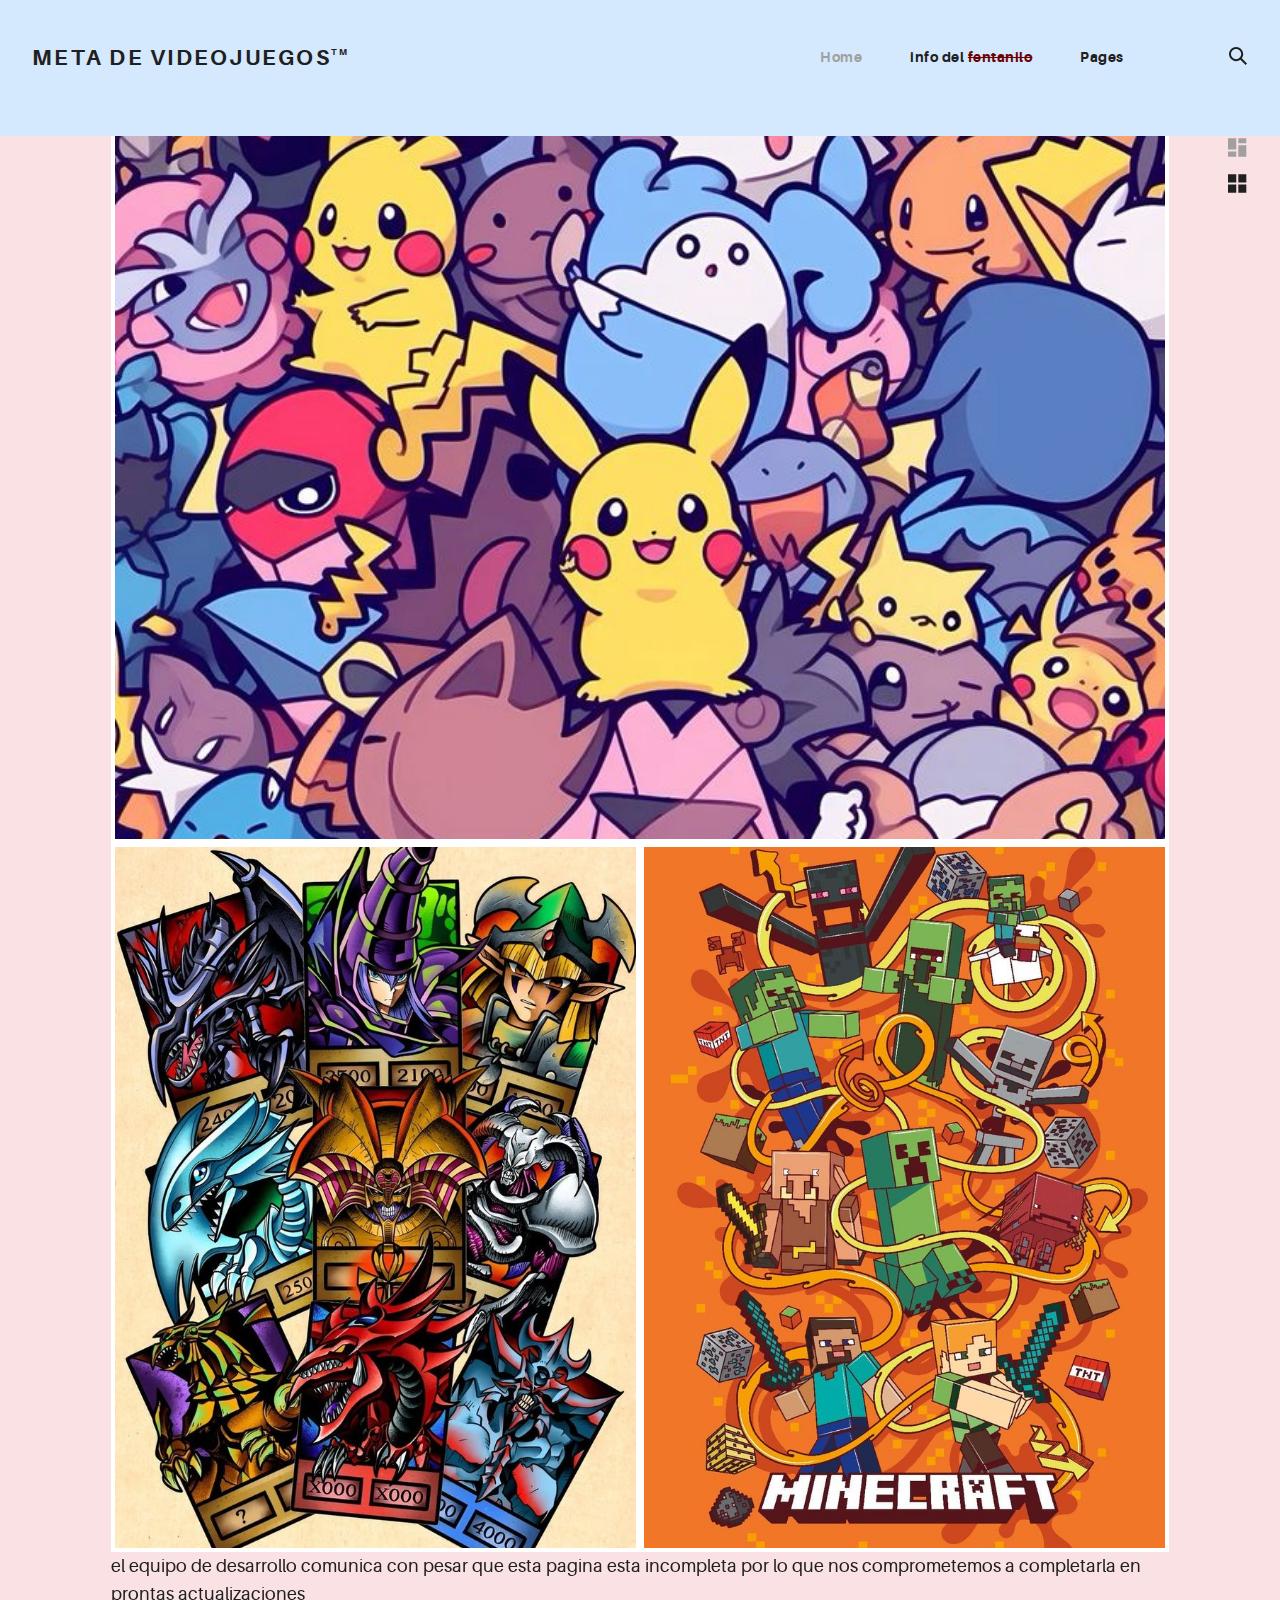
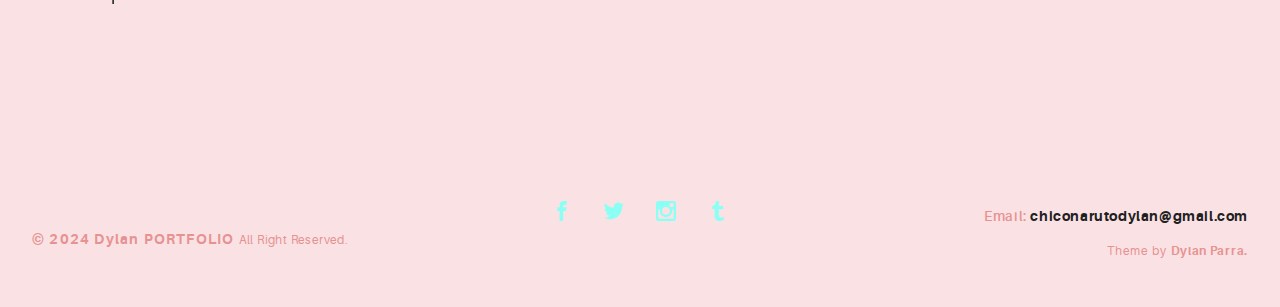
==== commit 2522b071: "xd" ====
--- a/about.html
+++ b/about.html
@@ -3,7 +3,7 @@
   <head>
     <meta name="viewport" content="width=device-width, initial-scale=1.0">
     <meta charset="UTF-8">
-    <title>Urku Portfolio :: Pixeden</title>
+    <title>Pagina principal</title>
     <link rel="icon" type="image/svg+xml" href="assets/img/urku-ico.svg">
     <link rel="stylesheet" href="assets/css/aurora-pack.min.css">
     <link rel="stylesheet" href="assets/css/aurora-theme-base.min.css">
@@ -24,12 +24,11 @@
         </svg>
       </label>
       <div class="ae-container-fluid rk-topbar">
-        <h1 class="rk-logo"><a href="index.html">urku portfolio<sup>tm</sup></a></h1>
+        <h1 class="rk-logo"><a href="index.html">Meta de videojuegos<sup>tm</sup></a></h1>
         <nav class="rk-navigation">
           <ul class="rk-menu">
-            <li class="rk-menu__item"><a href="index.html" class="rk-menu__link">Home</a>
+            <li class="active rk-menu__item"><a href="#" class="rk-menu__link">Home</a>
             </li>
-            <li class="rk-menu__item"><a href="portfolio.html" class="rk-menu__link">Portfolio</a>
               <nav class="rk-menu__sub">
                 <ul class="rk-container">
                   <li class="rk-menu__item"><a href="portfolio.html" class="rk-menu__link">Flex</a></li>
@@ -39,18 +38,14 @@
                 </ul>
               </nav>
             </li>
-            <li class="rk-menu__item"><a href="blog.html" class="rk-menu__link">Blog</a>
+            <li class="rk-menu__item"><a href="blog.html" class="rk-menu__link">info del <del style="color: rgb(109, 0, 0);">fentanilo</del></a>
             </li>
-            <li class="active rk-menu__item"><a href="#0" class="rk-menu__link">Pages</a>
+            <li class="rk-menu__item"><a href="#0" class="rk-menu__link">Pages</a>
               <nav class="rk-menu__sub">
                 <ul class="rk-container">
                   <li class="rk-menu__item"><a href="about.html" class="rk-menu__link">About</a></li>
-                  <li class="rk-menu__item"><a href="documentation.html" class="rk-menu__link">Documentation</a></li>
-                  <li class="rk-menu__item"><a href="design-styles.html" class="rk-menu__link">Design Styles</a></li>
                 </ul>
               </nav>
-            </li>
-            <li class="rk-menu__item"><a href="contact.html" class="rk-menu__link">Contact Us</a>
             </li>
           </ul>
           <form class="rk-search">
@@ -64,62 +59,64 @@
         </nav>
       </div>
     </header>
-    <div class="ae-container-fluid ae-container-fluid--inner rk-main">
-      <div class="ae-grid au-xs-ta-center au-mb-4">
-        <div class="ae-grid__item item-lg-4 ae-kappa au-mb-3"><img src="assets/img/team-1.jpg" alt="" class="au-mb-3">
-          <h5 class="ae-u-bolder au-mt-2">Robert T. Williams</h5>
-          <p class="ae-u-bolder au-mb-3">Graphic Designer</p>
-          <p class="au-lg-ta-left au-mb-3 au-pl-4 au-pr-4">Lorem ipsum dolor sit amet, consectetur adipiscing elit, sed do eiusmod tempor.</p><a href="#0" class="ae-u-bolder au-underline">@robertwilliams</a>
+    <section class="ae-container-fluid rk-main">
+      <input type="radio" name="layout-ctrl" checked id="layout-base" class="layout-ctrl-input">
+      <div class="ae-container-fluid rk-layout-ctrl-cont">
+        <label for="layout-base" class="rk-layout-ctrl">
+          <svg>
+            <use xlink:href="assets/img/symbols.svg#icon-view-default"></use>
+          </svg>
+        </label>
+      </div>
+      <input type="radio" name="layout-ctrl" id="layout-grid" class="layout-ctrl-input">
+      <div class="ae-container-fluid rk-layout-ctrl-cont">
+        <label for="layout-grid" class="rk-layout-ctrl">
+          <svg>
+            <use xlink:href="assets/img/symbols.svg#icon-view-alt"></use>
+          </svg>
+        </label>
+      </div>
+      <div class="rk-layout-ctrl-mobile">
+        <svg viewBox="0 0 9 9" class="layout-mob-1">
+          <rect width="100%" height="100%" fill="currentColor"></rect>
+        </svg>
+        <svg viewBox="0 0 9 9" class="layout-mob-2">
+          <rect width="100%" height="100%" fill="currentColor"></rect>
+        </svg>
+        <svg viewBox="0 0 9 9" class="layout-mob-3">
+          <rect width="100%" height="100%" fill="currentColor"></rect>
+        </svg>
+        <svg viewBox="0 0 9 9" class="layout-mob-4">
+          <rect width="100%" height="100%" fill="currentColor"></rect>
+        </svg>
+      </div>
+      <section class="ae-container-fluid ae-container-fluid--inner loading rk-portfolio ">
+        <div class="rk-portfolio__items"><a href="portfolio-itemA.html" class="rk-item rk-item--flex item-1 rk-size-12 rk-tosize-6 rk-landscape ">
+            <div class="item-meta">
+              <h2>Comenzemos con el meta de pokemon</h2>
+            </div></a><a href="portfolio-itemB.html" class="rk-item rk-item--flex item-2 rk-size-6  rk-portrait ">
+            <div class="item-meta">
+              <h2>¿Algo de Yu-Gi-Oh?</h2>
+            </div></a><a href="portfolio-itemC.html" class="rk-item rk-item--flex item-3 rk-size-6 rk-tosize-4 rk-portrait rk-tosquare">
+            <div class="item-meta">
+              <h2>Nada mejor para iniciar el dia que Minecraft</h2>
+            </div></a>
+
+                    <br><br><br><br>
+            <p>el equipo de desarrollo comunica con pesar que esta pagina esta incompleta por lo que nos comprometemos a completarla en prontas actualizaciones</p>
+
+              
+
+          </div>
         </div>
-        <div class="ae-grid__item item-lg-4 ae-kappa au-mb-3"><img src="assets/img/team-2.jpg" alt="" class="au-mb-3">
-          <h5 class="ae-u-bolder au-mt-2">Angelina B. Widow</h5>
-          <p class="ae-u-bolder au-mb-3">Founder / CEO</p>
-          <p class="au-lg-ta-left au-mb-3 au-pl-4 au-pr-4">Ullamco laboris nisi ut aliquip ex ea commodo consequat. Duis aute irure dolor in reprehenderit.</p><a href="#0" class="ae-u-bolder au-underline">@angelinawidow</a>
-        </div>
-        <div class="ae-grid__item item-lg-4 ae-kappa au-mb-3"><img src="assets/img/team-3.jpg" alt="" class="au-mb-3">
-          <h5 class="ae-u-bolder au-mt-2">Patrick Anderson</h5>
-          <p class="ae-u-bolder au-mb-3">Art Director</p>
-          <p class="au-lg-ta-left au-mb-3 au-pl-4 au-pr-4">Excepteur sint occaecat cupidatat non proident, sunt in culpa qui officia deserunt mollit anim id est laborum.</p><a href="#0" class="ae-u-bolder au-underline">@patrickanderson</a>
-        </div>
-      </div>
-      <div class="ae-grid au-pt-2">
-        <div class="ae-grid__item item-lg-8 item-lg--offset-2">
-          <h4 class="ae-u-bolder">Title example</h4>
-          <p>Totam rem aperiam, eaque ipsa quae ab illo inventore veritatis et quasi architecto beatae vitae dicta sunt explicabo. Nemo enim ipsam voluptatem quia voluptas sit aspernatur.</p>
-        </div>
-      </div>
-      <div class="ae-grid ae-grid--alt au-xs-ptp-1">
-        <div class="ae-grid__item--alt item-lg-4">
-          <h6 class="ae-u-boldest">About Us</h6>
-          <p class="au-lh-3">Lorem ipsum dolor sit amet, consectetur adipiscing elit, sed do eiusmod tempor incididunt ut labore et dolore magna aliqua. Ut enim ad minim veniam, quis nostrud exercitation ullamco laboris nisi ut aliquip ex ea commodo consequat. </p>
-        </div>
-        <div class="ae-grid__item--alt item-lg-4">
-          <h6 class="ae-u-boldest">Our Mission</h6>
-          <p class="au-lh-3">Duis aute irure dolor in reprehenderit in voluptate velit esse cillum dolore eu fugiat nulla pariatur. <br>Excepteur sint occaecat cupidatat non proident, sunt in culpa qui officia deserunt mollit anim id est laborum.</p>
-        </div>
-        <div class="ae-grid__item--alt item-lg-4">
-          <h6 class="ae-u-boldest">Our Clients</h6>
-          <p class="au-lh-3">Sed ut perspiciatis unde omnis iste natus error sit voluptatem accusantium doloremque laudantium, totam rem aperiam, eaque ipsa quae ab illo inventore veritatis et quasi architecto beatae vitae dicta sunt explicabo. </p>
-          <p class="au-lh-3">Nemo enim ipsam voluptatem quia voluptas</p>
-        </div>
-      </div>
-      <p class="au-flex au-pt-4 group-buttons"><a href="portfolio.html" class="au-mt-4 arrow-button arrow-button--right arrow-button--out">View Our Portfolio<span class="arrow-cont">
-            <svg>
-              <use xlink:href="assets/img/symbols.svg#arrow"></use>
-            </svg></span></a></p>
-    </div>
+      </section>
+    </section>
     <footer class="ae-container-fluid rk-footer ">
       <div class="ae-grid ae-grid--collapse">
         <div class="ae-grid__item item-lg-4 au-xs-ta-center au-lg-ta-left">
           <ul class="rk-menu rk-footer-menu">
-            <li class="rk-menu__item"><a href="about.html" class="rk-menu__link">About</a>
-            </li>
-            <li class="rk-menu__item"><a href="documentation.html" class="rk-menu__link">Docs</a>
-            </li>
-            <li class="rk-menu__item"><a href="contact.html" class="rk-menu__link">Contact</a>
-            </li>
           </ul>
-          <p class="rk-footer__text rk-footer__copy "> <span class="ae-u-bold">© </span><span class="ae-u-bolder">2015 URKU PORTFOLIO </span>All Right Reserved.</p>
+          <p class="rk-footer__text rk-footer__copy "> <span class="ae-u-bold">© </span><span class="ae-u-bolder">2024 Dylan PORTFOLIO </span>All Right Reserved.</p>
         </div>
         <div class="ae-grid__item item-lg-4 au-xs-ta-center"><a href="#0" class="rk-social-btn ">
             <svg>
@@ -135,8 +132,8 @@
               <use xlink:href="assets/img/symbols.svg#icon-tumblr"></use>
             </svg></a></div>
         <div class="ae-grid__item item-lg-4 au-xs-ta-center au-lg-ta-right">
-          <p class="rk-footer__text rk-footer__contact "> <span class="ae-u-bold">Email: </span><span class="ae-u-bolder"> <a href="#0" class="rk-dark-color ">contact@urkuportfolio.com </a></span></p>
-          <p class="rk-footer__text rk-footer__by">Theme by <a href="http://pixeden.com" class="ae-u-bolder">Pixeden.</a></p>
+          <p class="rk-footer__text rk-footer__contact "> <span class="ae-u-bold">Email: </span><span class="ae-u-bolder"> <a href="#0" class="rk-dark-color ">chiconarutodylan@gmail.com </a></span></p>
+          <p class="rk-footer__text rk-footer__by">Theme by <a href="http://pixeden.com" class="ae-u-bolder">Dylan Parra.</a></p>
         </div>
       </div>
     </footer>
--- a/assets/css/urku.css
+++ b/assets/css/urku.css
@@ -8,6 +8,7 @@
 @charset "UTF-8";
 body {
   margin: 0;
+  background-color: #fae2e4;
 }
 
 .rk-container {
@@ -53,7 +54,7 @@
 }
 
 .rk-header {
-  background-color: #fff;
+  background-color: #d4e9fd;
   position: relative;
   z-index: 5;
 }
@@ -234,7 +235,7 @@
 }
 
 .rk-footer__text {
-  color: #787878;
+  color: #e79292;
   font-size: .75rem;
   margin-bottom: .875rem;
 }
@@ -266,12 +267,15 @@
   margin-left: 1rem;
   margin-right: 1rem;
   width: 20px;
+  color: #8cfff5;
 }
 .rk-social-btn:first-child {
   margin-left: 0;
+  color: #8cfff5;
 }
 .rk-social-btn:last-child {
   margin-right: 0;
+  color: #8cfff5;
 }
 .rk-social-btn svg {
   height: 100%;
@@ -1166,7 +1170,7 @@
 }
 
 .item-1 {
-  background-image: url("../img/project-1.jpg");
+  background-image: url("../img/pkm.jfif");
 }
 @media (min-width: 40em) {
   #layout-grid:checked ~ .rk-portfolio .item-1 {
@@ -1175,19 +1179,19 @@
 }
 
 .item-2 {
-  background-image: url("../img/project-2.jpg");
+  background-image: url("../img/cartitas.jfif");
 }
 
 .item-3 {
-  background-image: url("../img/project-3.jpg");
+  background-image: url("../img/Mine.jfif");
 }
 
 .item-4 {
-  background-image: url("../img/project-4.jpg");
+  background-image: url("../img/Eeveelutions.jfif");
 }
 
 .item-5 {
-  background-image: url("../img/project-5.jpg");
+  background-image: url("../img/yugi\ yami.jfif");
 }
 @media (min-width: 40em) {
   #layout-grid:checked ~ .rk-portfolio .item-5 {
@@ -1196,7 +1200,7 @@
 }
 
 .item-6 {
-  background-image: url("../img/project-6.jpg");
+  background-image: url("../img/casita.jfif");
 }
 @media (min-width: 40em) {
   #layout-grid:checked ~ .rk-portfolio .item-6 {
@@ -1205,31 +1209,31 @@
 }
 
 .item-7 {
-  background-image: url("../img/project-7.jpg");
+  background-image: url("../img/negrote.jfif");
 }
 
 .item-8 {
-  background-image: url("../img/project-8.jpg");
+  background-image: url("../img/mago\ negro.jfif");
 }
 
 .item-9 {
-  background-image: url("../img/project-9.jpg");
+  background-image: url("../img/enojado.jfif");
 }
 
 .item-10 {
-  background-image: url("../img/project-10.jpg");
+  background-image: url("../img/amikos.jfif");
 }
 
 .item-11 {
-  background-image: url("../img/project-11.jpg");
+  background-image: url("../img/enemigo.jfif");
 }
 
 .item-12 {
-  background-image: url("../img/project-12.jpg");
+  background-image: url("../img/Minecraft.jfif");
 }
 
 .item-13 {
-  background-image: url("../img/project-13.jpg");
+  background-image: url("../img/necesito\ esto.jfif");
 }
 @media (min-width: 40em) {
   #layout-grid:checked ~ .rk-portfolio .item-13 {
@@ -1241,11 +1245,11 @@
 }
 
 .item-14 {
-  background-image: url("../img/project-14.jpg");
+  background-image: url("../img/duelo.jfif");
 }
 
 .item-15 {
-  background-image: url("../img/project-15.jpg");
+  background-image: url("../img/repielo.jfif");
 }
 
 @media (min-width: 40em) {
@@ -1350,15 +1354,56 @@
 }
 
 .item-inside-1 {
-  background-image: url("../img/project-1.jpg");
+  background-image: url("../img/metaP.jfif");
   background-position: 50% 100%;
   background-size: 350%;
 }
-@media only screen and (-webkit-min-device-pixel-ratio: 1.5), only screen and (min--moz-device-pixel-ratio: 1.5), only screen and (-o-min-device-pixel-ratio: 3/2), only screen and (min-device-pixel-ratio: 1.5) {
-  .item-inside-1 {
-    background-image: url("../img/project-1h.jpg");
-  }
-}
+.item-inside-1a {
+    background-image: url("../img/Personajes.jfif"), linear-gradient(#f1f1f1,#df6464);
+
+  }
+  .item-inside-1b {
+    background-image: url("../img/Y1.jfif");
+  }
+  .item-inside-1c {
+    background-image: url("../img/Get\ Minecraft.jfif");
+  }
+  .item-inside-1d {
+    background-image: url("../img/metaP.jfif");
+  }
+  .item-inside-1e {
+    background-image: url("../img/metaP.jfif");
+  }
+  .item-inside-1f {
+    background-image: url("../img/metaP.jfif");
+  }
+  .item-inside-1g {
+    background-image: url("../img/metaP.jfif");
+  }
+  .item-inside-1h {
+    background-image: url("../img/metaP.jfif");
+  }
+  .item-inside-1i {
+    background-image: url("../img/metaP.jfif");
+  }
+  .item-inside-1j {
+    background-image: url("../img/metaP.jfif");
+  }
+  .item-inside-1k {
+    background-image: url("../img/metaP.jfif");
+  }
+  .item-inside-1l {
+    background-image: url("../img/metaP.jfif");
+  }
+  .item-inside-1m {
+    background-image: url("../img/metaP.jfif");
+  }
+  .item-inside-1n {
+    background-image: url("../img/metaP.jfif");
+  }
+  .item-inside-1o {
+    background-image: url("../img/metaP.jfif");
+  }
 @media (min-width: 40em) {
   .item-inside-1 {
     background-size: 150%;
@@ -1484,7 +1529,9 @@
   margin-top: 3.9rem;
   letter-spacing: .05em;
   line-height: 1.8125;
-  text-align: left;
+  text-align: center;
+  color: #4d4d4d;
+
 }
 .blog-info__excerpt:not(:empty):after {
   content: " […]";
@@ -1571,7 +1618,7 @@
 }
 
 .post-1 {
-  background-image: url("../img/post-1.jpg");
+  background-image: url("../img/drogasxdxd1.jpg");
 }
 @media (min-width: 40em) {
   #layout-grid:checked ~ .rk-blog .post-1 {
@@ -1580,7 +1627,7 @@
 }
 
 .post-2 {
-  background-image: url("../img/post-2.jpg");
+  background-image: url("../img/jovenEnDrogas.jpg");
 }
 
 .post-3 {
@@ -1601,7 +1648,7 @@
 }
 
 .post-5 {
-  background-image: url("../img/post-5.jpg");
+  background-image: url("../img/doctorChino.jpg");
 }
 @media (min-width: 40em) {
   #layout-grid:checked ~ .rk-blog .post-5 {
@@ -1610,7 +1657,7 @@
 }
 
 .post-6 {
-  background-image: url("../img/post-6.jpg");
+  background-image: url("../img/How\ to\ Check\ Your\ Lymph\ Nodes\ for\ Signs\ of\ Swelling.jfif");
 }
 @media (min-width: 40em) {
   #layout-grid:checked ~ .rk-blog .post-6 {
@@ -1619,7 +1666,7 @@
 }
 
 .post-7 {
-  background-image: url("../img/post-7.jpg");
+  background-image: url("../img/Amapolas_\ Aprender\ a\ Sembrarlas\ NUNCA\ fue\ tan\ Fácil\ -\ 2024.jfif");
 }
 @media (min-width: 40em) {
   #layout-grid:checked ~ .rk-blog .post-7 {
@@ -1641,7 +1688,7 @@
 }
 
 .post-1 {
-  background-image: url("../img/post-1.jpg");
+  background-image: url("../img/drogasxdxd1.jpg");
 }
 @media (min-width: 40em) {
   .rk-blog--columns .post-1 {
@@ -1650,7 +1697,7 @@
 }
 
 .post-2 {
-  background-image: url("../img/post-2.jpg");
+  background-image: url("../img/jovenEnDrogas.jpg");
 }
 
 .post-3 {
@@ -1671,7 +1718,7 @@
 }
 
 .post-5 {
-  background-image: url("../img/post-5.jpg");
+  background-image: url("../img/doctorChino.jpg");
 }
 @media (min-width: 40em) {
   .rk-blog--columns .post-5 {
@@ -1680,7 +1727,7 @@
 }
 
 .post-6 {
-  background-image: url("../img/post-6.jpg");
+  background-image: url("../img/How\ to\ Check\ Your\ Lymph\ Nodes\ for\ Signs\ of\ Swelling.jfif");
 }
 @media (min-width: 40em) {
   .rk-blog--columns .post-6 {
@@ -1689,7 +1736,7 @@
 }
 
 .post-7 {
-  background-image: url("../img/post-7.jpg");
+  background-image: url("../img/Amapolas_\ Aprender\ a\ Sembrarlas\ NUNCA\ fue\ tan\ Fácil\ -\ 2024.jfif");
 }
 @media (min-width: 40em) {
   .rk-blog--columns .post-7 {
